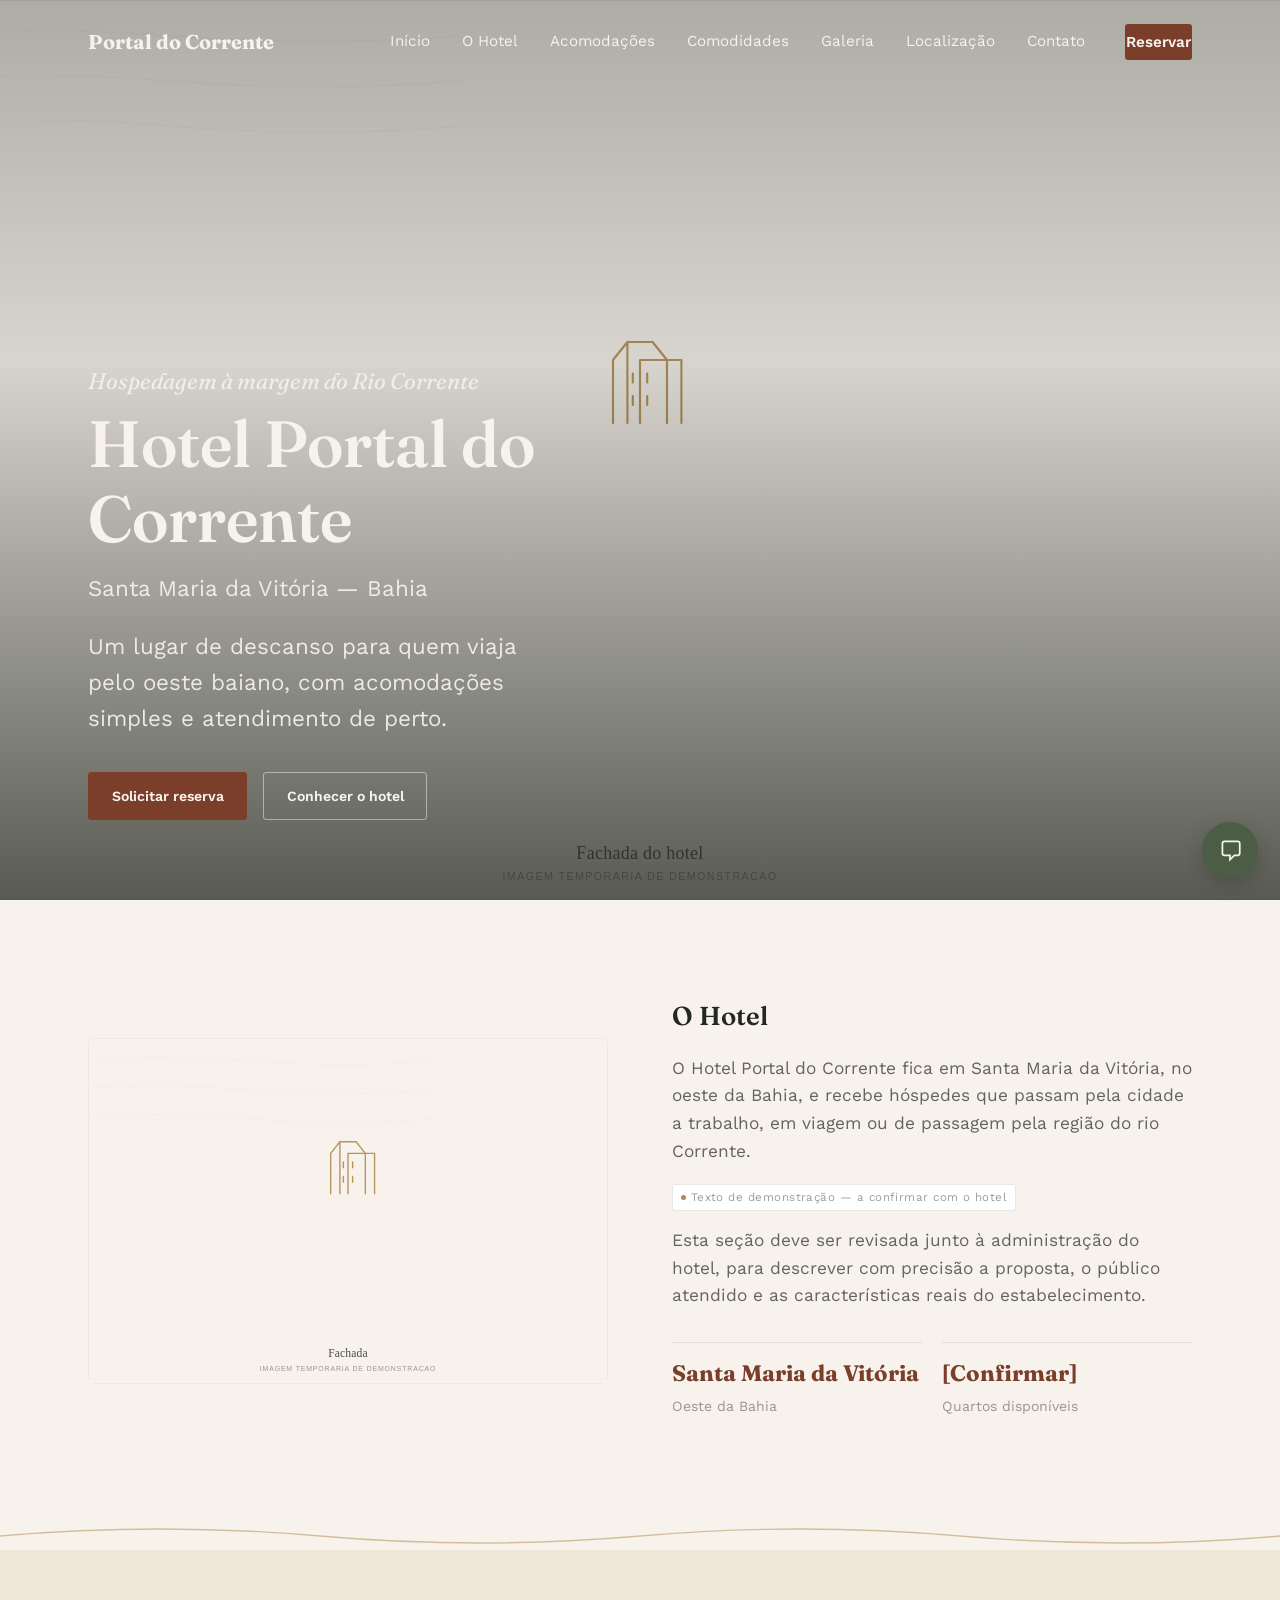
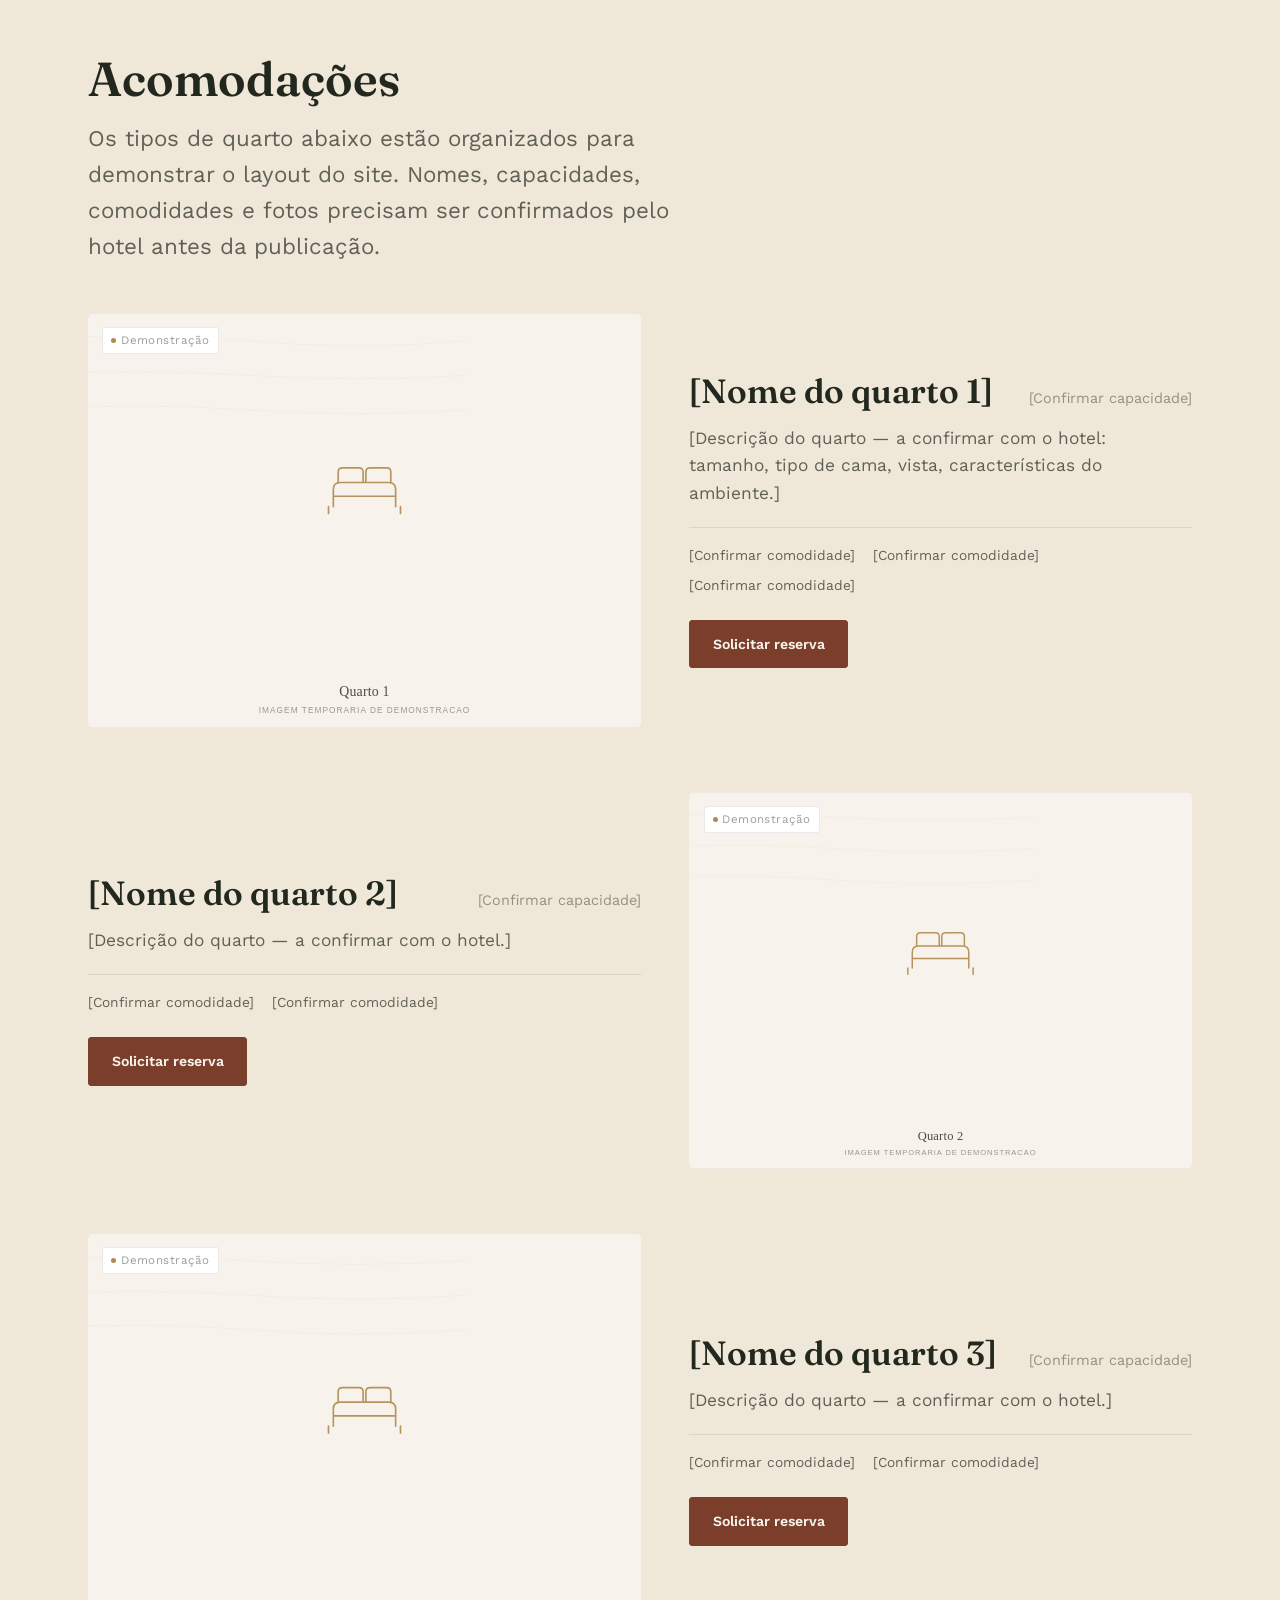
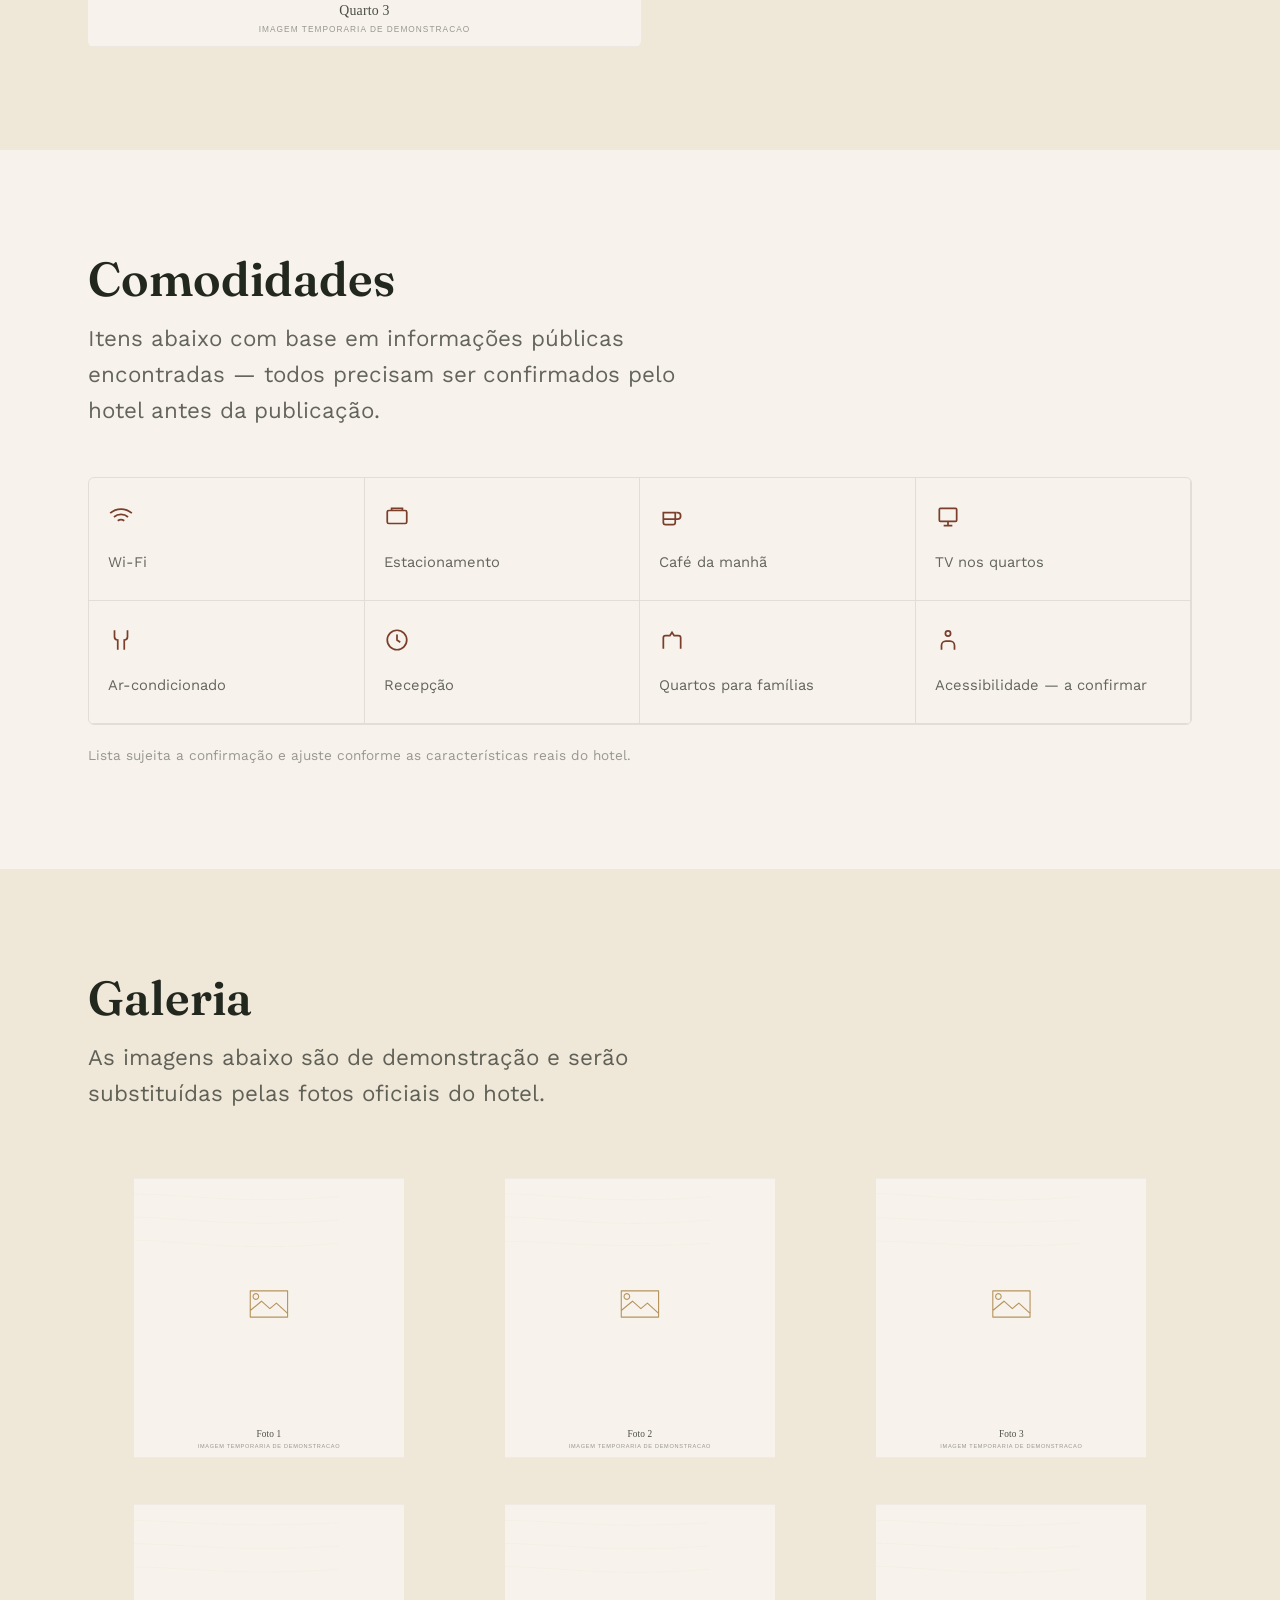
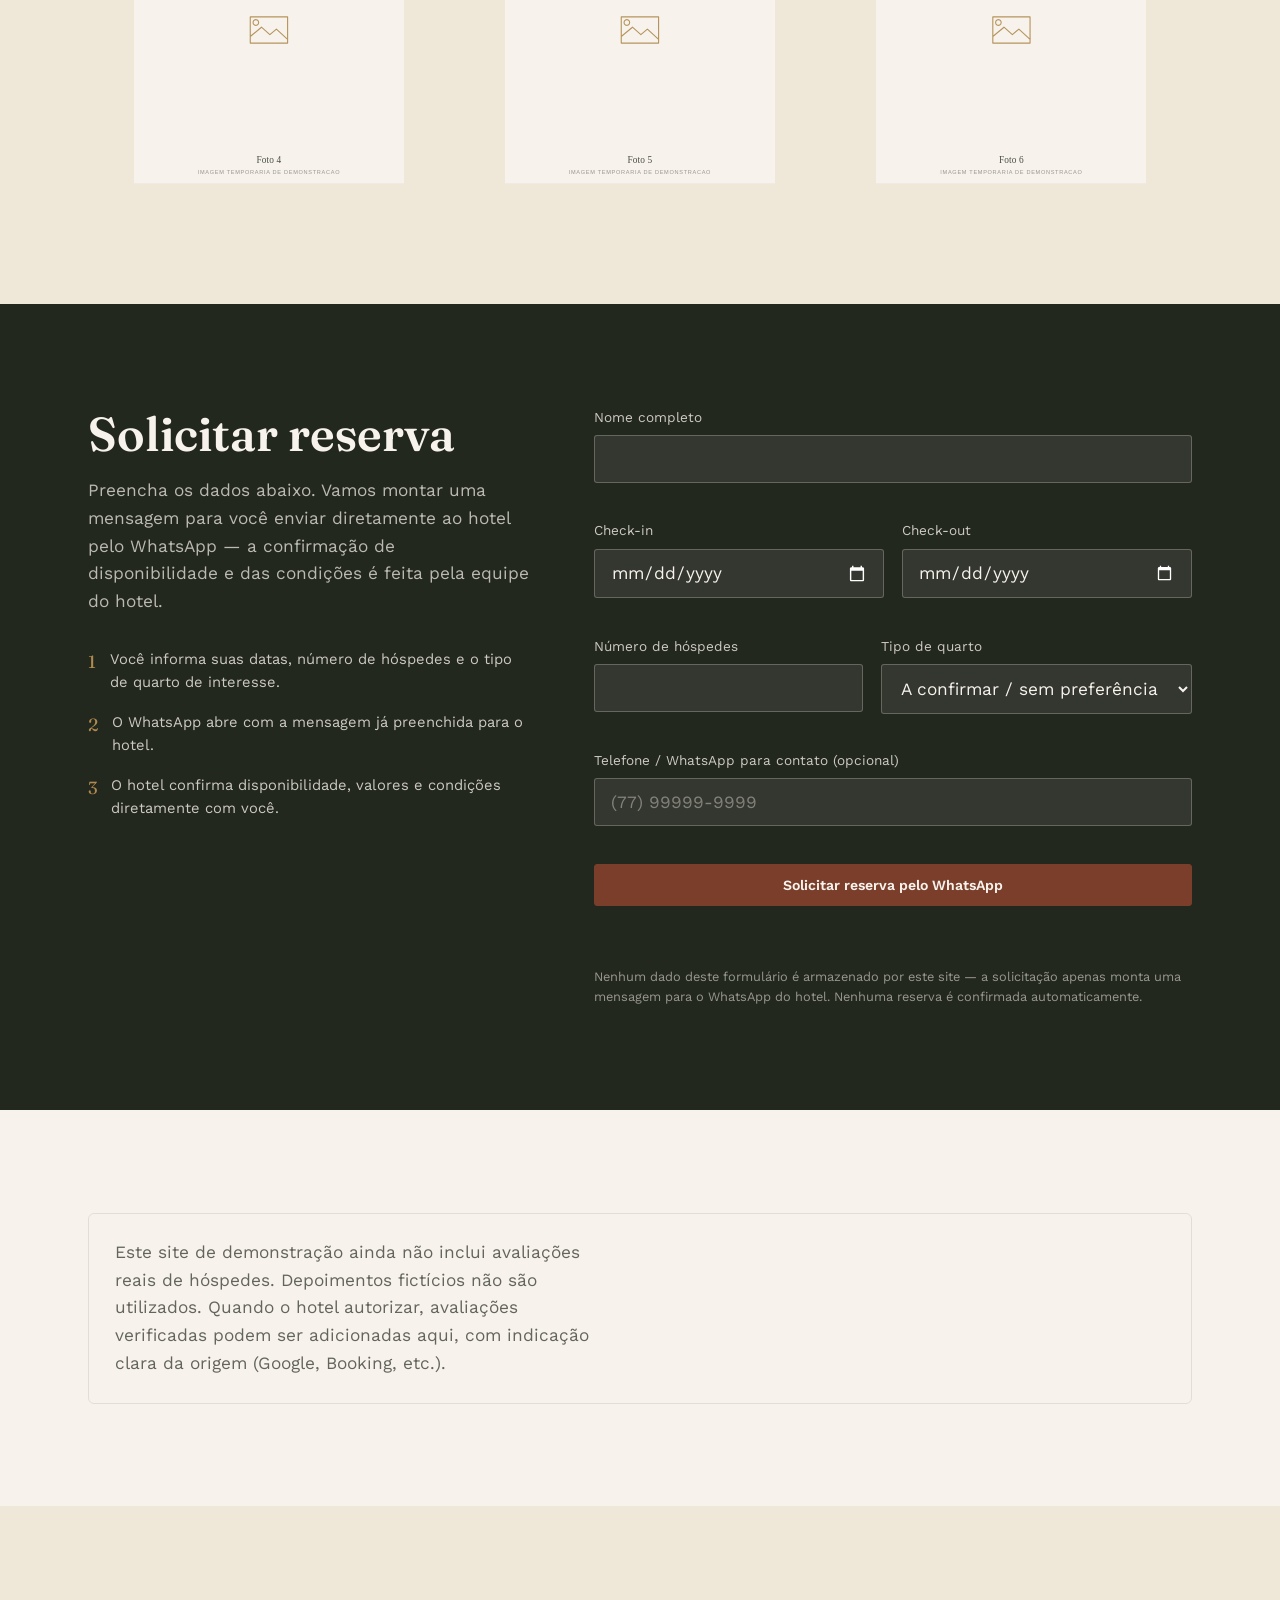
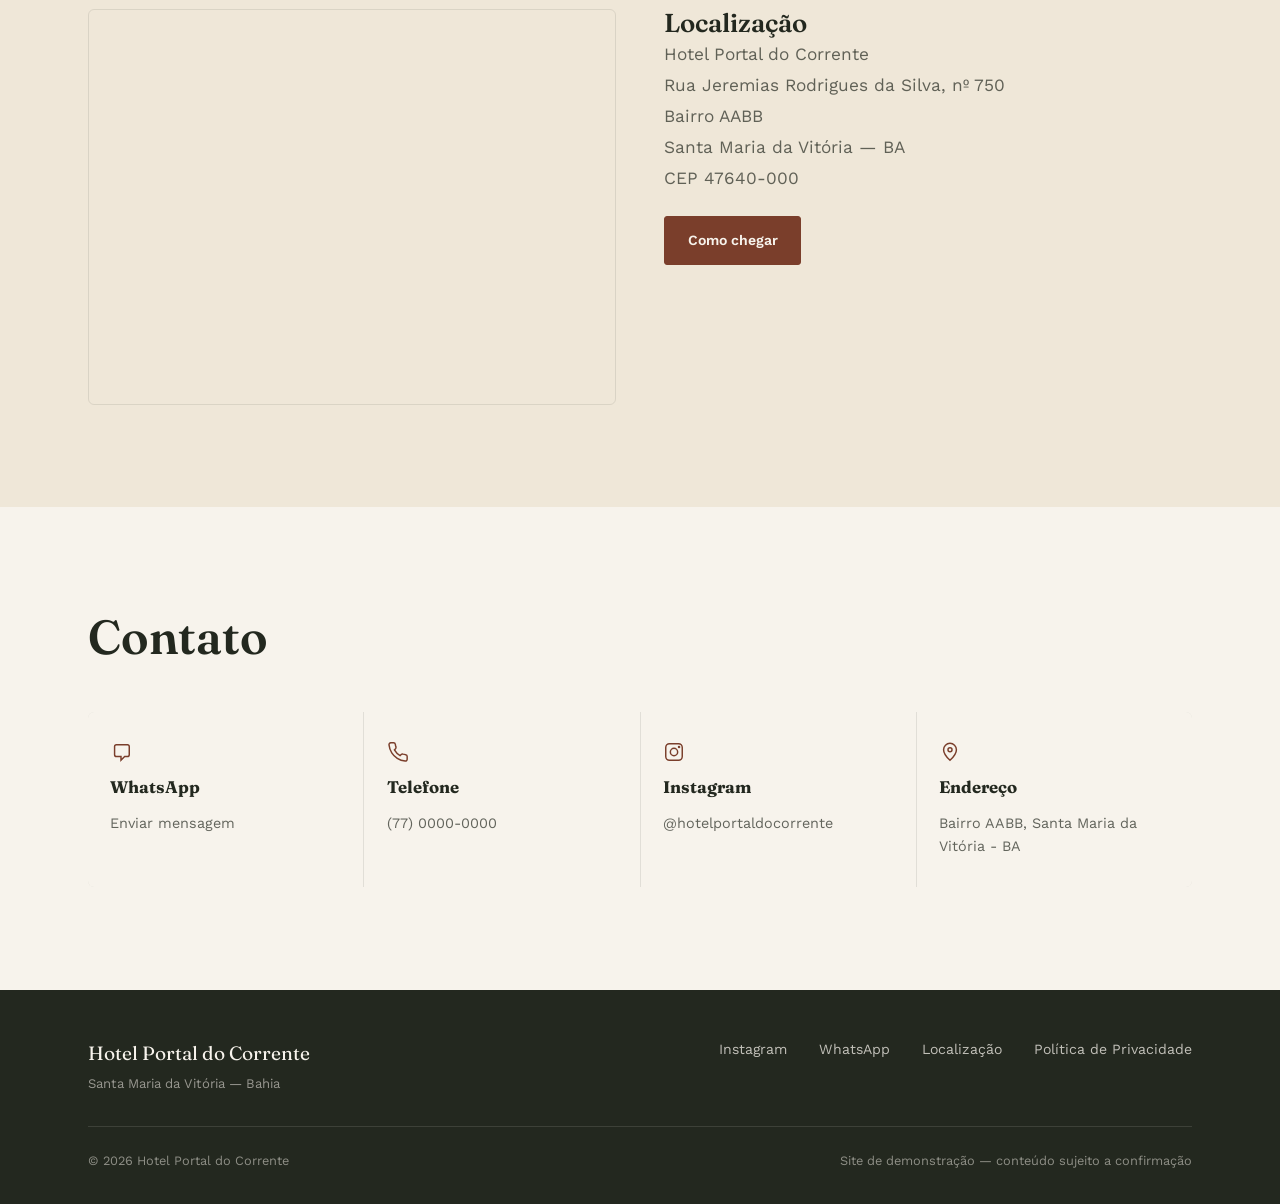
==== index.html @ 52a0f4ef "Add files via upload" ====
<!DOCTYPE html>
<html lang="pt-BR">
<head>
  <meta charset="UTF-8" />
  <meta name="viewport" content="width=device-width, initial-scale=1" />
  <title>Hotel Portal do Corrente — Santa Maria da Vitória, Bahia</title>
  <meta name="description" content="Hotel Portal do Corrente, em Santa Maria da Vitória (BA). Acomodações confortáveis, café da manhã e atendimento próximo, a poucos minutos do centro da cidade. Solicite sua reserva pelo WhatsApp." />
  <link rel="canonical" href="https://www.hotelportaldocorrente.com.br/" />

  <!-- Open Graph -->
  <meta property="og:type" content="website" />
  <meta property="og:site_name" content="Hotel Portal do Corrente" />
  <meta property="og:title" content="Hotel Portal do Corrente — Santa Maria da Vitória, Bahia" />
  <meta property="og:description" content="Acomodações confortáveis, café da manhã e atendimento próximo em Santa Maria da Vitória (BA). Solicite sua reserva pelo WhatsApp." />
  <meta property="og:locale" content="pt_BR" />
  <meta property="og:image" content="/assets/images/hero-hotel.svg" />
  <meta name="twitter:card" content="summary_large_image" />

  <meta name="robots" content="index, follow" />
  <link rel="icon" href="/assets/favicon.svg" type="image/svg+xml" />

  <!-- Tipografia: usar apenas os pesos necessários -->
  <link rel="preconnect" href="https://fonts.googleapis.com" />
  <link rel="preconnect" href="https://fonts.gstatic.com" crossorigin />
  <link href="https://fonts.googleapis.com/css2?family=Fraunces:opsz,wght@9..144,500;9..144,600;9..144,700&family=Work+Sans:wght@400;500;600&display=swap" rel="stylesheet" />

  <link rel="stylesheet" href="css/styles.css" />

  <!-- Dados estruturados — apenas informações confirmadas nesta demonstração -->
  <script type="application/ld+json">
  {
    "@context": "https://schema.org",
    "@type": "Hotel",
    "name": "Hotel Portal do Corrente",
    "address": {
      "@type": "PostalAddress",
      "streetAddress": "Rua Jeremias Rodrigues da Silva, 750, Bairro AABB",
      "addressLocality": "Santa Maria da Vitória",
      "addressRegion": "BA",
      "postalCode": "47640-000",
      "addressCountry": "BR"
    },
    "url": "https://www.hotelportaldocorrente.com.br/",
    "sameAs": [
      "https://instagram.com/hotelportaldocorrente"
    ]
  }
  </script>
</head>
<body>
  <a class="skip-link" href="#conteudo-principal">Ir para o conteúdo principal</a>

  <!-- ============================= NAVBAR ============================= -->
  <header class="navbar">
    <div class="container">
      <a href="#inicio" class="navbar__brand"><strong>Portal do Corrente</strong></a>

      <nav class="navbar__links" aria-label="Navegação principal">
        <a href="#inicio">Início</a>
        <a href="#o-hotel">O Hotel</a>
        <a href="#acomodacoes">Acomodações</a>
        <a href="#comodidades">Comodidades</a>
        <a href="#galeria">Galeria</a>
        <a href="#localizacao">Localização</a>
        <a href="#contato">Contato</a>
        <a href="#reserva" class="btn btn--primary navbar__cta">Reservar</a>
      </nav>

      <button class="navbar__toggle" aria-label="Abrir menu" aria-expanded="false" aria-controls="menu-mobile">
        <svg viewBox="0 0 24 24" fill="none" stroke="currentColor" stroke-width="1.8" stroke-linecap="round"><path d="M3 6h18M3 12h18M3 18h18"/></svg>
      </button>
    </div>
  </header>

  <div class="navbar__mobile-panel" id="menu-mobile">
    <a href="#inicio">Início</a>
    <a href="#o-hotel">O Hotel</a>
    <a href="#acomodacoes">Acomodações</a>
    <a href="#comodidades">Comodidades</a>
    <a href="#galeria">Galeria</a>
    <a href="#localizacao">Localização</a>
    <a href="#contato">Contato</a>
    <a href="#reserva" class="btn btn--ghost-light">Reservar</a>
  </div>

  <main id="conteudo-principal">

    <!-- ============================= HERO ============================= -->
    <section class="hero" id="inicio">
      <div class="hero__media">
        <img src="assets/images/hero-hotel.svg" alt="Fachada do Hotel Portal do Corrente — imagem temporária de demonstração" width="1600" height="1000" fetchpriority="high" />
      </div>
      <div class="container">
        <div class="hero__content">
          <p class="hero__eyebrow">Hospedagem à margem do Rio Corrente</p>
          <h1 class="hero__title">Hotel Portal do Corrente</h1>
          <p class="hero__location">Santa Maria da Vitória — Bahia</p>
          <p class="hero__tagline">Um lugar de descanso para quem viaja pelo oeste baiano, com acomodações simples e atendimento de perto.</p>
          <div class="hero__actions">
            <a href="#reserva" class="btn btn--primary">Solicitar reserva</a>
            <a href="#o-hotel" class="btn btn--ghost-light">Conhecer o hotel</a>
          </div>
        </div>
      </div>
    </section>

    <!-- ============================= SOBRE ============================= -->
    <section class="section" id="o-hotel">
      <div class="container about" data-reveal>
        <div class="about__media">
          <img src="assets/images/fachada.svg" alt="Fachada do hotel — imagem temporária de demonstração" loading="lazy" width="900" height="600" />
        </div>
        <div class="about__text">
          <h2>O Hotel</h2>
          <p>O Hotel Portal do Corrente fica em Santa Maria da Vitória, no oeste da Bahia, e recebe hóspedes que passam pela cidade a trabalho, em viagem ou de passagem pela região do rio Corrente.</p>
          <p><span class="demo-tag">Texto de demonstração — a confirmar com o hotel</span></p>
          <p>Esta seção deve ser revisada junto à administração do hotel, para descrever com precisão a proposta, o público atendido e as características reais do estabelecimento.</p>

          <div class="about__facts">
            <div class="about__fact">
              <strong>Santa Maria da Vitória</strong>
              <span>Oeste da Bahia</span>
            </div>
            <div class="about__fact">
              <strong>[Confirmar]</strong>
              <span>Quartos disponíveis</span>
            </div>
          </div>
        </div>
      </div>
    </section>

    <span class="wave-divider" aria-hidden="true">
      <svg viewBox="0 0 1200 28" preserveAspectRatio="none"><path d="M0,14 Q150,0 300,14 T600,14 T900,14 T1200,14" fill="none" stroke="#B08A4E" stroke-width="1.4" opacity="0.5"/></svg>
    </span>

    <!-- ============================= ACOMODAÇÕES ============================= -->
    <section class="section section--alt" id="acomodacoes">
      <div class="container">
        <div class="section-head" data-reveal>
          <h2>Acomodações</h2>
          <p>Os tipos de quarto abaixo estão organizados para demonstrar o layout do site. Nomes, capacidades, comodidades e fotos precisam ser confirmados pelo hotel antes da publicação.</p>
        </div>

        <div class="rooms-list">
          <!-- Quarto 1 -->
          <article class="room" data-reveal>
            <div class="room__media">
              <img src="assets/images/quarto-01.svg" alt="Quarto tipo 1 — imagem temporária de demonstração" loading="lazy" width="900" height="600" />
              <span class="demo-tag">Demonstração</span>
            </div>
            <div class="room__body">
              <div class="room__head">
                <h3 class="room__name">[Nome do quarto 1]</h3>
                <span class="room__capacity">[Confirmar capacidade]</span>
              </div>
              <p class="room__description">[Descrição do quarto — a confirmar com o hotel: tamanho, tipo de cama, vista, características do ambiente.]</p>
              <ul class="room__amenities">
                <li>[Confirmar comodidade]</li>
                <li>[Confirmar comodidade]</li>
                <li>[Confirmar comodidade]</li>
              </ul>
              <div class="room__actions">
                <a href="#reserva" class="btn btn--primary" data-request-room="[Nome do quarto 1]">Solicitar reserva</a>
              </div>
            </div>
          </article>

          <!-- Quarto 2 -->
          <article class="room" data-reveal>
            <div class="room__media">
              <img src="assets/images/quarto-02.svg" alt="Quarto tipo 2 — imagem temporária de demonstração" loading="lazy" width="900" height="600" />
              <span class="demo-tag">Demonstração</span>
            </div>
            <div class="room__body">
              <div class="room__head">
                <h3 class="room__name">[Nome do quarto 2]</h3>
                <span class="room__capacity">[Confirmar capacidade]</span>
              </div>
              <p class="room__description">[Descrição do quarto — a confirmar com o hotel.]</p>
              <ul class="room__amenities">
                <li>[Confirmar comodidade]</li>
                <li>[Confirmar comodidade]</li>
              </ul>
              <div class="room__actions">
                <a href="#reserva" class="btn btn--primary" data-request-room="[Nome do quarto 2]">Solicitar reserva</a>
              </div>
            </div>
          </article>

          <!-- Quarto 3 -->
          <article class="room" data-reveal>
            <div class="room__media">
              <img src="assets/images/quarto-03.svg" alt="Quarto tipo 3 — imagem temporária de demonstração" loading="lazy" width="900" height="600" />
              <span class="demo-tag">Demonstração</span>
            </div>
            <div class="room__body">
              <div class="room__head">
                <h3 class="room__name">[Nome do quarto 3]</h3>
                <span class="room__capacity">[Confirmar capacidade]</span>
              </div>
              <p class="room__description">[Descrição do quarto — a confirmar com o hotel.]</p>
              <ul class="room__amenities">
                <li>[Confirmar comodidade]</li>
                <li>[Confirmar comodidade]</li>
              </ul>
              <div class="room__actions">
                <a href="#reserva" class="btn btn--primary" data-request-room="[Nome do quarto 3]">Solicitar reserva</a>
              </div>
            </div>
          </article>
        </div>
      </div>
    </section>

    <!-- ============================= COMODIDADES ============================= -->
    <section class="section" id="comodidades">
      <div class="container">
        <div class="section-head" data-reveal>
          <h2>Comodidades</h2>
          <p>Itens abaixo com base em informações públicas encontradas — todos precisam ser confirmados pelo hotel antes da publicação.</p>
        </div>

        <div class="amenities-grid" data-reveal>
          <div class="amenity">
            <svg viewBox="0 0 24 24" fill="none" stroke="currentColor" stroke-width="1.6"><path d="M2 8.5a15 15 0 0 1 20 0M5.5 12a10 10 0 0 1 13 0M9 15.5a5 5 0 0 1 6 0M12 19h.01"/></svg>
            <span>Wi-Fi</span>
          </div>
          <div class="amenity">
            <svg viewBox="0 0 24 24" fill="none" stroke="currentColor" stroke-width="1.6"><rect x="3" y="6" width="18" height="12" rx="1.5"/><path d="M7 6V4h10v2"/></svg>
            <span>Estacionamento</span>
          </div>
          <div class="amenity">
            <svg viewBox="0 0 24 24" fill="none" stroke="currentColor" stroke-width="1.6"><path d="M4 14h13a3 3 0 0 0 0-6h-1M4 14v3a2 2 0 0 0 2 2h7a2 2 0 0 0 2-2v-3M4 14V8h11v6"/></svg>
            <span>Café da manhã</span>
          </div>
          <div class="amenity">
            <svg viewBox="0 0 24 24" fill="none" stroke="currentColor" stroke-width="1.6"><rect x="4" y="4" width="16" height="12" rx="1"/><path d="M8 20h8M12 16v4"/></svg>
            <span>TV nos quartos</span>
          </div>
          <div class="amenity">
            <svg viewBox="0 0 24 24" fill="none" stroke="currentColor" stroke-width="1.6"><path d="M6 3v6a3 3 0 0 0 3 3v9M18 3v6a3 3 0 0 1-3 3v9"/></svg>
            <span>Ar-condicionado</span>
          </div>
          <div class="amenity">
            <svg viewBox="0 0 24 24" fill="none" stroke="currentColor" stroke-width="1.6"><circle cx="12" cy="12" r="9"/><path d="M12 7v5l3 2"/></svg>
            <span>Recepção</span>
          </div>
          <div class="amenity">
            <svg viewBox="0 0 24 24" fill="none" stroke="currentColor" stroke-width="1.6"><path d="M4 20V10a2 2 0 0 1 2-2h4l2-3 2 3h4a2 2 0 0 1 2 2v10"/></svg>
            <span>Quartos para famílias</span>
          </div>
          <div class="amenity">
            <svg viewBox="0 0 24 24" fill="none" stroke="currentColor" stroke-width="1.6"><circle cx="12" cy="6" r="2.4"/><path d="M6 21v-4a4 4 0 0 1 4-4h4a4 4 0 0 1 4 4v4"/></svg>
            <span>Acessibilidade — a confirmar</span>
          </div>
        </div>
        <p class="amenities-note">Lista sujeita a confirmação e ajuste conforme as características reais do hotel.</p>
      </div>
    </section>

    <!-- ============================= GALERIA ============================= -->
    <section class="section section--alt" id="galeria">
      <div class="container">
        <div class="section-head" data-reveal>
          <h2>Galeria</h2>
          <p>As imagens abaixo são de demonstração e serão substituídas pelas fotos oficiais do hotel.</p>
        </div>

        <div class="gallery-grid" data-reveal>
          <figure class="gallery-item">
            <button type="button" aria-label="Ampliar foto 1 da galeria">
              <img src="assets/images/galeria-01.svg" alt="Foto de demonstração 1 da galeria" loading="lazy" width="600" height="600" />
            </button>
          </figure>
          <figure class="gallery-item">
            <button type="button" aria-label="Ampliar foto 2 da galeria">
              <img src="assets/images/galeria-02.svg" alt="Foto de demonstração 2 da galeria" loading="lazy" width="600" height="600" />
            </button>
          </figure>
          <figure class="gallery-item">
            <button type="button" aria-label="Ampliar foto 3 da galeria">
              <img src="assets/images/galeria-03.svg" alt="Foto de demonstração 3 da galeria" loading="lazy" width="600" height="600" />
            </button>
          </figure>
          <figure class="gallery-item">
            <button type="button" aria-label="Ampliar foto 4 da galeria">
              <img src="assets/images/galeria-04.svg" alt="Foto de demonstração 4 da galeria" loading="lazy" width="600" height="600" />
            </button>
          </figure>
          <figure class="gallery-item">
            <button type="button" aria-label="Ampliar foto 5 da galeria">
              <img src="assets/images/galeria-05.svg" alt="Foto de demonstração 5 da galeria" loading="lazy" width="600" height="600" />
            </button>
          </figure>
          <figure class="gallery-item">
            <button type="button" aria-label="Ampliar foto 6 da galeria">
              <img src="assets/images/galeria-06.svg" alt="Foto de demonstração 6 da galeria" loading="lazy" width="600" height="600" />
            </button>
          </figure>
        </div>
      </div>
    </section>

    <!-- Lightbox -->
    <div class="lightbox" role="dialog" aria-modal="true" aria-label="Visualização de foto ampliada">
      <button class="lightbox__prev" aria-label="Foto anterior">
        <svg viewBox="0 0 24 24" fill="none" stroke="currentColor" stroke-width="1.8" stroke-linecap="round" stroke-linejoin="round"><path d="M15 18l-6-6 6-6"/></svg>
      </button>
      <figure class="lightbox__figure">
        <img src="" alt="" />
      </figure>
      <button class="lightbox__next" aria-label="Próxima foto">
        <svg viewBox="0 0 24 24" fill="none" stroke="currentColor" stroke-width="1.8" stroke-linecap="round" stroke-linejoin="round"><path d="M9 18l6-6-6-6"/></svg>
      </button>
      <button class="lightbox__close" aria-label="Fechar visualização">
        <svg viewBox="0 0 24 24" fill="none" stroke="currentColor" stroke-width="1.8" stroke-linecap="round" stroke-linejoin="round"><path d="M6 6l12 12M18 6L6 18"/></svg>
      </button>
    </div>

    <!-- ============================= RESERVA / WHATSAPP ============================= -->
    <section class="section reservation" id="reserva">
      <div class="container reservation__grid">
        <div class="reservation__intro" data-reveal>
          <h2>Solicitar reserva</h2>
          <p>Preencha os dados abaixo. Vamos montar uma mensagem para você enviar diretamente ao hotel pelo WhatsApp — a confirmação de disponibilidade e das condições é feita pela equipe do hotel.</p>

          <div class="reservation__steps">
            <div class="reservation__step">
              <span class="reservation__step-index">1</span>
              <span>Você informa suas datas, número de hóspedes e o tipo de quarto de interesse.</span>
            </div>
            <div class="reservation__step">
              <span class="reservation__step-index">2</span>
              <span>O WhatsApp abre com a mensagem já preenchida para o hotel.</span>
            </div>
            <div class="reservation__step">
              <span class="reservation__step-index">3</span>
              <span>O hotel confirma disponibilidade, valores e condições diretamente com você.</span>
            </div>
          </div>
        </div>

        <form class="form" id="reservation-form" novalidate data-reveal>
          <div class="field">
            <label for="name">Nome completo</label>
            <input type="text" id="name" name="name" maxlength="80" autocomplete="name" required />
            <span class="field-error" data-error-for="name"></span>
          </div>

          <div class="form-row form-row--2">
            <div class="field">
              <label for="checkin">Check-in</label>
              <input type="date" id="checkin" name="checkin" required />
              <span class="field-error" data-error-for="checkin"></span>
            </div>
            <div class="field">
              <label for="checkout">Check-out</label>
              <input type="date" id="checkout" name="checkout" required />
              <span class="field-error" data-error-for="checkout"></span>
            </div>
          </div>

          <div class="form-row form-row--2">
            <div class="field">
              <label for="guests">Número de hóspedes</label>
              <input type="number" id="guests" name="guests" min="1" max="20" step="1" required />
              <span class="field-error" data-error-for="guests"></span>
            </div>
            <div class="field">
              <label for="roomType">Tipo de quarto</label>
              <select id="roomType" name="roomType">
                <option value="">A confirmar / sem preferência</option>
                <option value="[Nome do quarto 1]">[Nome do quarto 1]</option>
                <option value="[Nome do quarto 2]">[Nome do quarto 2]</option>
                <option value="[Nome do quarto 3]">[Nome do quarto 3]</option>
              </select>
            </div>
          </div>

          <div class="field">
            <label for="phone">Telefone / WhatsApp para contato (opcional)</label>
            <input type="tel" id="phone" name="phone" maxlength="20" autocomplete="tel" placeholder="(77) 99999-9999" />
            <span class="field-error" data-error-for="phone"></span>
          </div>

          <button type="submit" class="btn btn--primary btn--block">Solicitar reserva pelo WhatsApp</button>
          <p class="form-status" role="status" aria-live="polite"></p>
          <p class="form-note">Nenhum dado deste formulário é armazenado por este site — a solicitação apenas monta uma mensagem para o WhatsApp do hotel. Nenhuma reserva é confirmada automaticamente.</p>
        </form>
      </div>
    </section>

    <!-- ============================= AVALIAÇÕES ============================= -->
    <section class="section" id="avaliacoes">
      <div class="container">
        <div class="reviews-note" data-reveal>
          <p>Este site de demonstração ainda não inclui avaliações reais de hóspedes. Depoimentos fictícios não são utilizados. Quando o hotel autorizar, avaliações verificadas podem ser adicionadas aqui, com indicação clara da origem (Google, Booking, etc.).</p>
        </div>
      </div>
    </section>

    <!-- ============================= LOCALIZAÇÃO ============================= -->
    <section class="section section--alt" id="localizacao">
      <div class="container location-grid" data-reveal>
        <div class="location__map">
          <iframe
            src="https://www.google.com/maps?q=Rua%20Jeremias%20Rodrigues%20da%20Silva%2C%20750%2C%20Bairro%20AABB%2C%20Santa%20Maria%20da%20Vit%C3%B3ria%20-%20BA%2C%2047640-000&output=embed"
            title="Mapa com a localização do Hotel Portal do Corrente"
            loading="lazy"
            referrerpolicy="no-referrer-when-downgrade"
          ></iframe>
        </div>
        <div class="location__details">
          <h2>Localização</h2>
          <address>
            Hotel Portal do Corrente<br />
            Rua Jeremias Rodrigues da Silva, nº 750<br />
            Bairro AABB<br />
            Santa Maria da Vitória — BA<br />
            CEP 47640-000
          </address>
          <a class="btn btn--primary" id="maps-link" target="_blank" rel="noopener">Como chegar</a>
        </div>
      </div>
    </section>

    <!-- ============================= CONTATO ============================= -->
    <section class="section" id="contato">
      <div class="container">
        <div class="section-head" data-reveal>
          <h2>Contato</h2>
        </div>
        <div class="contact-grid" data-reveal>
          <div class="contact-card">
            <svg viewBox="0 0 24 24" fill="none" stroke="currentColor" stroke-width="1.6"><path d="M21 15a2 2 0 0 1-2 2h-3l-4 4v-4H7a2 2 0 0 1-2-2V6a2 2 0 0 1 2-2h12a2 2 0 0 1 2 2z"/></svg>
            <strong>WhatsApp</strong>
            <a id="contact-whatsapp-link" target="_blank" rel="noopener">Enviar mensagem</a>
          </div>
          <div class="contact-card">
            <svg viewBox="0 0 24 24" fill="none" stroke="currentColor" stroke-width="1.6"><path d="M22 16.9v3a2 2 0 0 1-2.2 2 19.8 19.8 0 0 1-8.6-3 19.5 19.5 0 0 1-6-6 19.8 19.8 0 0 1-3-8.6A2 2 0 0 1 4.1 2h3a2 2 0 0 1 2 1.7c.1.9.3 1.8.6 2.7a2 2 0 0 1-.4 2.1L8.1 9.7a16 16 0 0 0 6.2 6.2l1.2-1.2a2 2 0 0 1 2.1-.4c.9.3 1.8.5 2.7.6a2 2 0 0 1 1.7 2z"/></svg>
            <strong>Telefone</strong>
            <span id="contact-phone-display">(77) 0000-0000</span>
          </div>
          <div class="contact-card">
            <svg viewBox="0 0 24 24" fill="none" stroke="currentColor" stroke-width="1.6"><rect x="3" y="3" width="18" height="18" rx="4"/><circle cx="12" cy="12" r="4"/><circle cx="17.5" cy="6.5" r="0.6" fill="currentColor"/></svg>
            <strong>Instagram</strong>
            <a id="contact-instagram-link" target="_blank" rel="noopener">@hotelportaldocorrente</a>
          </div>
          <div class="contact-card">
            <svg viewBox="0 0 24 24" fill="none" stroke="currentColor" stroke-width="1.6"><path d="M12 21s-7-6.3-7-11.5A7 7 0 0 1 19 9.5C19 14.7 12 21 12 21z"/><circle cx="12" cy="9.5" r="2.2"/></svg>
            <strong>Endereço</strong>
            <span>Bairro AABB, Santa Maria da Vitória - BA</span>
          </div>
        </div>
      </div>
    </section>
  </main>

  <!-- ============================= FOOTER ============================= -->
  <footer class="footer">
    <div class="container">
      <div class="footer__top">
        <div>
          <p class="footer__brand">Hotel Portal do Corrente<small>Santa Maria da Vitória — Bahia</small></p>
        </div>
        <nav class="footer__links" aria-label="Links do rodapé">
          <a id="footer-instagram-link" target="_blank" rel="noopener">Instagram</a>
          <a id="footer-whatsapp-link" target="_blank" rel="noopener">WhatsApp</a>
          <a href="#localizacao">Localização</a>
          <a href="privacidade.html">Política de Privacidade</a>
        </nav>
      </div>
      <div class="footer__bottom">
        <span>&copy; <span id="current-year"></span> Hotel Portal do Corrente</span>
        <span>Site de demonstração — conteúdo sujeito a confirmação</span>
      </div>
    </div>
  </footer>

  <a href="#" class="whatsapp-float" aria-label="Falar no WhatsApp">
    <svg viewBox="0 0 24 24" fill="none" stroke="currentColor" stroke-width="1.6"><path d="M21 15a2 2 0 0 1-2 2h-3l-4 4v-4H7a2 2 0 0 1-2-2V6a2 2 0 0 1 2-2h12a2 2 0 0 1 2 2z"/></svg>
  </a>

  <script src="config/hotel.js"></script>
  <script src="js/whatsapp.js"></script>
  <script>
    // Preenche links de contato a partir da configuração central
    document.addEventListener("DOMContentLoaded", function () {
      var cfg = window.HOTEL_CONFIG;
      var mapsLink = document.getElementById("maps-link");
      if (mapsLink) mapsLink.href = cfg.GOOGLE_MAPS_URL;

      var waMessage = "Olá! Gostaria de mais informações sobre o Hotel Portal do Corrente.";
      var waLink = buildWhatsAppLink(waMessage);

      ["contact-whatsapp-link", "footer-whatsapp-link"].forEach(function (id) {
        var el = document.getElementById(id);
        if (el) el.href = waLink;
      });

      var igLink1 = document.getElementById("contact-instagram-link");
      if (igLink1) igLink1.href = cfg.INSTAGRAM_URL;
      var igLink2 = document.getElementById("footer-instagram-link");
      if (igLink2) igLink2.href = cfg.INSTAGRAM_URL;

      var phoneEl = document.getElementById("contact-phone-display");
      if (phoneEl) phoneEl.textContent = cfg.PHONE_DISPLAY;
    });
  </script>
  <script src="js/main.js"></script>
</body>
</html>
---- css/styles.css ----
/* =================================================================
   Hotel Portal do Corrente — styles.css
   Paleta e tipografia inspiradas na hospitalidade do interior da
   Bahia às margens do Rio Corrente: tons de barro, areia e mata,
   com uma única linha-guia em forma de onda usada com moderação
   como assinatura visual (referência ao rio que dá nome ao hotel).
   ================================================================= */

:root {
  /* Cor — paleta base */
  --color-cream: #F7F3EC;       /* fundo principal */
  --color-sand: #EFE7D8;        /* fundo alternado / seções */
  --color-ink: #23281F;         /* texto principal, quase-preto quente */
  --color-brick: #7A3E2B;       /* acento primário — barro / tijolo */
  --color-sage: #4B5E45;        /* acento secundário — mata ciliar */
  --color-brass: #B08A4E;       /* acento terciário — linhas, detalhes */
  --color-white: #FFFFFF;

  --color-ink-70: rgba(35, 40, 31, 0.7);
  --color-ink-45: rgba(35, 40, 31, 0.45);
  --color-ink-10: rgba(35, 40, 31, 0.1);

  /* Tipografia */
  --font-display: "Fraunces", "Iowan Old Style", "Palatino Linotype", Georgia, serif;
  --font-body: "Work Sans", "Segoe UI", Helvetica, Arial, sans-serif;

  --step--1: clamp(0.83rem, 0.8rem + 0.1vw, 0.9rem);
  --step-0: clamp(1rem, 0.95rem + 0.2vw, 1.08rem);
  --step-1: clamp(1.2rem, 1.1rem + 0.4vw, 1.4rem);
  --step-2: clamp(1.6rem, 1.4rem + 0.9vw, 2.1rem);
  --step-3: clamp(2.1rem, 1.7rem + 1.6vw, 3rem);
  --step-4: clamp(2.6rem, 2rem + 2.6vw, 4.2rem);

  /* Layout */
  --container: 1200px;
  --container-narrow: 760px;
  --gutter: clamp(1.25rem, 4vw, 3rem);
  --radius-sm: 3px;
  --radius-md: 6px;

  --nav-height: 84px;

  --ease: cubic-bezier(0.22, 0.61, 0.36, 1);
}

/* -------------------------------------------------------------- */
/* Reset básico                                                    */
/* -------------------------------------------------------------- */
*, *::before, *::after { box-sizing: border-box; }
html { scroll-behavior: smooth; scroll-padding-top: var(--nav-height); }
body {
  margin: 0;
  font-family: var(--font-body);
  font-size: var(--step-0);
  line-height: 1.6;
  color: var(--color-ink);
  background: var(--color-cream);
  -webkit-font-smoothing: antialiased;
}
img { max-width: 100%; display: block; height: auto; }
a { color: inherit; text-decoration: none; }
ul { margin: 0; padding: 0; list-style: none; }
h1, h2, h3, h4 { margin: 0; font-family: var(--font-display); font-weight: 600; line-height: 1.15; }
p { margin: 0; }
button { font-family: inherit; cursor: pointer; background: none; border: none; color: inherit; }
input, select { font-family: inherit; font-size: inherit; color: inherit; }

@media (prefers-reduced-motion: reduce) {
  html { scroll-behavior: auto; }
  *, *::before, *::after {
    animation-duration: 0.001ms !important;
    animation-iteration-count: 1 !important;
    transition-duration: 0.001ms !important;
    scroll-behavior: auto !important;
  }
}

/* Foco visível — acessibilidade */
a:focus-visible,
button:focus-visible,
input:focus-visible,
select:focus-visible {
  outline: 2px solid var(--color-brick);
  outline-offset: 3px;
}

/* Skip link */
.skip-link {
  position: absolute;
  left: -9999px;
  top: 0;
  background: var(--color-ink);
  color: var(--color-cream);
  padding: 0.75rem 1.25rem;
  z-index: 200;
}
.skip-link:focus {
  left: 1rem;
  top: 1rem;
}

/* -------------------------------------------------------------- */
/* Utilitários de layout                                           */
/* -------------------------------------------------------------- */
.container {
  width: 100%;
  max-width: var(--container);
  margin-inline: auto;
  padding-inline: var(--gutter);
}
.container--narrow { max-width: var(--container-narrow); }

.section {
  padding-block: clamp(3.5rem, 8vw, 6.5rem);
}
.section--alt { background: var(--color-sand); }

.section-head {
  max-width: 620px;
  margin-bottom: clamp(2rem, 4vw, 3rem);
}
.section-head h2 {
  font-size: var(--step-3);
  color: var(--color-ink);
}
.section-head p {
  margin-top: 0.9rem;
  color: var(--color-ink-70);
  font-size: var(--step-1);
}

/* Divisor em onda — usar apenas 1-2 vezes na página, é a assinatura visual */
.wave-divider {
  display: block;
  width: 100%;
  height: 28px;
  margin: 0;
}
.wave-divider svg { width: 100%; height: 100%; display: block; }

/* Tag de demonstração — discreta, informativa, não é um "banner" */
.demo-tag {
  display: inline-flex;
  align-items: center;
  gap: 0.4em;
  font-size: 0.72rem;
  letter-spacing: 0.04em;
  color: var(--color-ink-45);
  border: 1px solid var(--color-ink-10);
  padding: 0.28em 0.7em;
  border-radius: var(--radius-sm);
  background: var(--color-white);
}
.demo-tag::before {
  content: "";
  width: 5px;
  height: 5px;
  border-radius: 50%;
  background: var(--color-brass);
  display: inline-block;
}

/* Botões */
.btn {
  display: inline-flex;
  align-items: center;
  justify-content: center;
  gap: 0.6em;
  padding: 0.85em 1.6em;
  font-size: var(--step--1);
  font-weight: 600;
  border-radius: var(--radius-sm);
  transition: background-color 0.2s var(--ease), color 0.2s var(--ease), border-color 0.2s var(--ease);
  white-space: nowrap;
}
.btn--primary {
  background: var(--color-brick);
  color: var(--color-cream);
  border: 1px solid var(--color-brick);
}
.btn--primary:hover { background: #632F21; }
.btn--secondary {
  background: transparent;
  color: var(--color-ink);
  border: 1px solid var(--color-ink-10);
}
.btn--secondary:hover { border-color: var(--color-ink); }
.btn--ghost-light {
  background: transparent;
  color: var(--color-cream);
  border: 1px solid rgba(247, 243, 236, 0.5);
}
.btn--ghost-light:hover { background: rgba(247, 243, 236, 0.12); }
.btn--block { width: 100%; }

/* -------------------------------------------------------------- */
/* Navbar                                                           */
/* -------------------------------------------------------------- */
.navbar {
  position: fixed;
  top: 0;
  left: 0;
  right: 0;
  height: var(--nav-height);
  z-index: 100;
  display: flex;
  align-items: center;
  background: transparent;
  transition: background-color 0.3s var(--ease), box-shadow 0.3s var(--ease), height 0.3s var(--ease);
}
.navbar.is-scrolled {
  background: rgba(247, 243, 236, 0.92);
  backdrop-filter: blur(6px);
  box-shadow: 0 1px 0 var(--color-ink-10);
  height: 68px;
}
.navbar .container {
  display: flex;
  align-items: center;
  justify-content: space-between;
}
.navbar__brand {
  font-family: var(--font-display);
  font-size: 1.25rem;
  color: var(--color-cream);
  transition: color 0.3s var(--ease);
}
.navbar.is-scrolled .navbar__brand { color: var(--color-ink); }
.navbar__brand strong { font-weight: 700; }

.navbar__links {
  display: flex;
  align-items: center;
  gap: 2rem;
}
.navbar__links a {
  font-size: 0.95rem;
  color: var(--color-cream);
  transition: color 0.3s var(--ease), opacity 0.2s var(--ease);
  padding: 0.3rem 0;
  border-bottom: 1px solid transparent;
}
.navbar.is-scrolled .navbar__links a { color: var(--color-ink); }
.navbar__links a:hover { opacity: 0.7; }

.navbar__cta { margin-left: 0.5rem; }

.navbar__toggle {
  display: none;
  width: 40px;
  height: 40px;
  align-items: center;
  justify-content: center;
  color: var(--color-cream);
}
.navbar.is-scrolled .navbar__toggle { color: var(--color-ink); }
.navbar__toggle svg { width: 22px; height: 22px; }

.navbar__mobile-panel {
  position: fixed;
  inset: 0;
  background: var(--color-ink);
  z-index: 99;
  display: flex;
  flex-direction: column;
  padding: calc(var(--nav-height) + 1rem) var(--gutter) 2rem;
  transform: translateY(-8px);
  opacity: 0;
  visibility: hidden;
  transition: opacity 0.25s var(--ease), transform 0.25s var(--ease), visibility 0.25s;
}
.navbar__mobile-panel.is-open {
  opacity: 1;
  transform: translateY(0);
  visibility: visible;
}
.navbar__mobile-panel a {
  color: var(--color-cream);
  font-family: var(--font-display);
  font-size: 1.6rem;
  padding: 0.65rem 0;
  border-bottom: 1px solid rgba(247, 243, 236, 0.12);
}
.navbar__mobile-panel .btn { margin-top: 1.5rem; align-self: flex-start; }

@media (max-width: 860px) {
  .navbar__links { display: none; }
  .navbar__toggle { display: flex; }
}

/* -------------------------------------------------------------- */
/* Hero                                                             */
/* -------------------------------------------------------------- */
.hero {
  position: relative;
  min-height: 100vh;
  display: flex;
  align-items: flex-end;
  color: var(--color-cream);
  overflow: hidden;
}
.hero__media {
  position: absolute;
  inset: 0;
  z-index: -1;
}
.hero__media img {
  width: 100%;
  height: 100%;
  object-fit: cover;
}
.hero__media::after {
  content: "";
  position: absolute;
  inset: 0;
  background: linear-gradient(180deg, rgba(35,40,31,0.35) 0%, rgba(35,40,31,0.15) 40%, rgba(35,40,31,0.75) 100%);
}
.hero__content {
  position: relative;
  padding-block: clamp(6rem, 14vw, 9rem) clamp(3.5rem, 8vw, 5rem);
  max-width: 640px;
}
.hero__eyebrow {
  font-family: var(--font-display);
  font-style: italic;
  font-size: var(--step-1);
  color: var(--color-cream);
  opacity: 0.9;
}
.hero__title {
  font-size: var(--step-4);
  margin-top: 0.4rem;
}
.hero__location {
  margin-top: 0.9rem;
  font-size: var(--step-1);
  opacity: 0.92;
}
.hero__tagline {
  margin-top: 1.4rem;
  font-size: var(--step-1);
  max-width: 480px;
  opacity: 0.92;
}
.hero__actions {
  display: flex;
  gap: 1rem;
  margin-top: 2.2rem;
  flex-wrap: wrap;
}
.hero__scroll-cue {
  position: absolute;
  right: var(--gutter);
  bottom: 2rem;
  display: none;
}
@media (min-width: 860px) {
  .hero__scroll-cue { display: block; }
}

/* -------------------------------------------------------------- */
/* Sobre                                                            */
/* -------------------------------------------------------------- */
.about {
  display: grid;
  gap: clamp(2rem, 5vw, 4rem);
  align-items: center;
}
@media (min-width: 900px) {
  .about { grid-template-columns: 1fr 1fr; }
  .about--reverse .about__media { order: 2; }
}
.about__media img { border-radius: var(--radius-md); }
.about__text p { color: var(--color-ink-70); margin-top: 1rem; }
.about__text p:first-of-type { margin-top: 1.4rem; }
.about__facts {
  display: grid;
  grid-template-columns: repeat(2, 1fr);
  gap: 1.2rem;
  margin-top: 2rem;
}
.about__fact {
  border-top: 1px solid var(--color-ink-10);
  padding-top: 0.8rem;
}
.about__fact strong {
  display: block;
  font-family: var(--font-display);
  font-size: var(--step-1);
  color: var(--color-brick);
}
.about__fact span { font-size: 0.88rem; color: var(--color-ink-45); }

/* -------------------------------------------------------------- */
/* Acomodações                                                     */
/* -------------------------------------------------------------- */
.rooms-list {
  display: flex;
  flex-direction: column;
  gap: clamp(2.5rem, 5vw, 4rem);
}
.room {
  display: grid;
  gap: clamp(1.5rem, 4vw, 3rem);
  align-items: center;
}
@media (min-width: 860px) {
  .room { grid-template-columns: 1.1fr 1fr; }
  .room:nth-of-type(even) .room__media { order: 2; }
}
.room__media { position: relative; }
.room__media img { border-radius: var(--radius-md); aspect-ratio: 4/3; object-fit: cover; }
.room__media .demo-tag { position: absolute; top: 0.9rem; left: 0.9rem; }

.room__head {
  display: flex;
  align-items: baseline;
  justify-content: space-between;
  gap: 1rem;
  flex-wrap: wrap;
}
.room__name { font-size: var(--step-2); }
.room__capacity { font-size: 0.9rem; color: var(--color-ink-45); white-space: nowrap; }
.room__description { color: var(--color-ink-70); margin-top: 0.9rem; }
.room__amenities {
  display: flex;
  flex-wrap: wrap;
  gap: 0.5rem 1.1rem;
  margin-top: 1.2rem;
  padding-top: 1rem;
  border-top: 1px solid var(--color-ink-10);
}
.room__amenities li {
  font-size: 0.86rem;
  color: var(--color-ink-70);
}
.room__actions { margin-top: 1.5rem; }

/* -------------------------------------------------------------- */
/* Comodidades                                                     */
/* -------------------------------------------------------------- */
.amenities-grid {
  display: grid;
  grid-template-columns: repeat(2, 1fr);
  gap: 0;
  border: 1px solid var(--color-ink-10);
  border-radius: var(--radius-md);
  overflow: hidden;
}
@media (min-width: 700px) {
  .amenities-grid { grid-template-columns: repeat(4, 1fr); }
}
.amenity {
  padding: 1.6rem 1.2rem;
  border-right: 1px solid var(--color-ink-10);
  border-bottom: 1px solid var(--color-ink-10);
}
.amenity svg { width: 26px; height: 26px; color: var(--color-brick); margin-bottom: 0.8rem; }
.amenity span { display: block; font-size: 0.92rem; color: var(--color-ink-70); }
.amenities-note {
  margin-top: 1.2rem;
  font-size: 0.85rem;
  color: var(--color-ink-45);
}

/* -------------------------------------------------------------- */
/* Galeria                                                          */
/* -------------------------------------------------------------- */
.gallery-grid {
  display: grid;
  grid-template-columns: repeat(2, 1fr);
  gap: 0.6rem;
}
@media (min-width: 700px) {
  .gallery-grid { grid-template-columns: repeat(3, 1fr); }
}
.gallery-item {
  position: relative;
  overflow: hidden;
  border-radius: var(--radius-sm);
  aspect-ratio: 1/1;
}
.gallery-item img {
  width: 100%;
  height: 100%;
  object-fit: cover;
  transition: transform 0.4s var(--ease);
}
.gallery-item:hover img { transform: scale(1.04); }
.gallery-item button {
  position: absolute;
  inset: 0;
  width: 100%;
  height: 100%;
}

/* Lightbox */
.lightbox {
  position: fixed;
  inset: 0;
  background: rgba(20, 22, 17, 0.94);
  z-index: 200;
  display: flex;
  align-items: center;
  justify-content: center;
  opacity: 0;
  visibility: hidden;
  transition: opacity 0.25s var(--ease), visibility 0.25s;
}
.lightbox.is-open { opacity: 1; visibility: visible; }
.lightbox__figure {
  max-width: min(90vw, 1000px);
  max-height: 84vh;
}
.lightbox__figure img { max-height: 84vh; width: auto; margin-inline: auto; border-radius: var(--radius-sm); }
.lightbox__close,
.lightbox__prev,
.lightbox__next {
  position: absolute;
  color: var(--color-cream);
  width: 44px;
  height: 44px;
  display: flex;
  align-items: center;
  justify-content: center;
  border-radius: 50%;
}
.lightbox__close:hover,
.lightbox__prev:hover,
.lightbox__next:hover { background: rgba(247, 243, 236, 0.12); }
.lightbox__close { top: 1.2rem; right: 1.2rem; }
.lightbox__prev { left: 1rem; top: 50%; transform: translateY(-50%); }
.lightbox__next { right: 1rem; top: 50%; transform: translateY(-50%); }
.lightbox svg { width: 22px; height: 22px; }

/* -------------------------------------------------------------- */
/* Reserva (formulário)                                             */
/* -------------------------------------------------------------- */
.reservation {
  background: var(--color-ink);
  color: var(--color-cream);
}
.reservation__grid {
  display: grid;
  gap: clamp(2rem, 5vw, 4rem);
}
@media (min-width: 960px) {
  .reservation__grid { grid-template-columns: 0.85fr 1.15fr; }
}
.reservation__intro h2 { color: var(--color-cream); font-size: var(--step-3); }
.reservation__intro p { color: rgba(247,243,236,0.72); margin-top: 1rem; }
.reservation__steps {
  margin-top: 2rem;
  display: flex;
  flex-direction: column;
  gap: 1rem;
}
.reservation__step {
  display: flex;
  gap: 0.9rem;
  align-items: flex-start;
  font-size: 0.92rem;
  color: rgba(247,243,236,0.8);
}
.reservation__step-index {
  font-family: var(--font-display);
  color: var(--color-brass);
  font-size: 1.1rem;
}

.form { display: grid; gap: 1.1rem; }
.form-row { display: grid; gap: 1.1rem; }
@media (min-width: 560px) {
  .form-row--2 { grid-template-columns: 1fr 1fr; }
}
.field { display: flex; flex-direction: column; gap: 0.4rem; }
.field label { font-size: 0.85rem; color: rgba(247,243,236,0.8); }
.field input, .field select {
  background: rgba(247,243,236,0.08);
  border: 1px solid rgba(247,243,236,0.25);
  color: var(--color-cream);
  padding: 0.75em 0.9em;
  border-radius: var(--radius-sm);
  color-scheme: dark;
}
.field input::placeholder { color: rgba(247,243,236,0.4); }
.field-error {
  font-size: 0.78rem;
  color: #E8A99B;
  min-height: 1.1em;
}
.form-note {
  font-size: 0.8rem;
  color: rgba(247,243,236,0.55);
  margin-top: 0.4rem;
}
.form-status {
  font-size: 0.88rem;
  min-height: 1.4em;
}
.form-status[data-state="error"] { color: #E8A99B; }
.form-status[data-state="success"] { color: #B7CBA9; }

/* -------------------------------------------------------------- */
/* Avaliações                                                       */
/* -------------------------------------------------------------- */
.reviews-note {
  border: 1px solid var(--color-ink-10);
  border-radius: var(--radius-md);
  padding: 1.6rem;
  display: flex;
  align-items: center;
  justify-content: space-between;
  gap: 1.5rem;
  flex-wrap: wrap;
}
.reviews-note p { color: var(--color-ink-70); max-width: 480px; }

/* -------------------------------------------------------------- */
/* Localização                                                      */
/* -------------------------------------------------------------- */
.location-grid {
  display: grid;
  gap: clamp(1.5rem, 4vw, 3rem);
}
@media (min-width: 900px) {
  .location-grid { grid-template-columns: 1fr 1fr; }
}
.location__map {
  border-radius: var(--radius-md);
  overflow: hidden;
  border: 1px solid var(--color-ink-10);
  aspect-ratio: 4/3;
}
.location__map iframe { width: 100%; height: 100%; border: 0; }
.location__details address {
  font-style: normal;
  color: var(--color-ink-70);
  line-height: 1.8;
}
.location__details .btn { margin-top: 1.4rem; }

/* -------------------------------------------------------------- */
/* Contato                                                          */
/* -------------------------------------------------------------- */
.contact-grid {
  display: grid;
  grid-template-columns: repeat(2, 1fr);
  gap: 1px;
  background: var(--color-ink-10);
  border-radius: var(--radius-md);
  overflow: hidden;
}
@media (min-width: 700px) {
  .contact-grid { grid-template-columns: repeat(4, 1fr); }
}
.contact-card {
  background: var(--color-cream);
  padding: 1.8rem 1.4rem;
  display: flex;
  flex-direction: column;
  gap: 0.7rem;
}
.contact-card svg { width: 22px; height: 22px; color: var(--color-brick); }
.contact-card strong { font-family: var(--font-display); font-size: 1.05rem; }
.contact-card span, .contact-card a { color: var(--color-ink-70); font-size: 0.9rem; }
.contact-card a:hover { color: var(--color-brick); }

/* -------------------------------------------------------------- */
/* Footer                                                           */
/* -------------------------------------------------------------- */
.footer {
  background: var(--color-ink);
  color: rgba(247,243,236,0.75);
  padding-block: 3rem 2rem;
}
.footer__top {
  display: flex;
  justify-content: space-between;
  gap: 2rem;
  flex-wrap: wrap;
  padding-bottom: 2rem;
  border-bottom: 1px solid rgba(247,243,236,0.12);
}
.footer__brand { font-family: var(--font-display); color: var(--color-cream); font-size: 1.2rem; }
.footer__brand small { display: block; font-family: var(--font-body); font-size: 0.82rem; color: rgba(247,243,236,0.55); margin-top: 0.3rem; }
.footer__links { display: flex; gap: 2rem; flex-wrap: wrap; }
.footer__links a { font-size: 0.88rem; }
.footer__links a:hover { color: var(--color-cream); }
.footer__bottom {
  display: flex;
  justify-content: space-between;
  gap: 1rem;
  flex-wrap: wrap;
  padding-top: 1.5rem;
  font-size: 0.8rem;
  color: rgba(247,243,236,0.5);
}

/* -------------------------------------------------------------- */
/* Reveal-on-scroll (moderado — apenas leve fade+subida)            */
/* -------------------------------------------------------------- */
[data-reveal] {
  opacity: 0;
  transform: translateY(14px);
  transition: opacity 0.6s var(--ease), transform 0.6s var(--ease);
}
[data-reveal].is-visible {
  opacity: 1;
  transform: translateY(0);
}
@media (prefers-reduced-motion: reduce) {
  [data-reveal] { opacity: 1; transform: none; }
}

/* WhatsApp floating button */
.whatsapp-float {
  position: fixed;
  bottom: 1.4rem;
  right: 1.4rem;
  z-index: 90;
  width: 56px;
  height: 56px;
  border-radius: 50%;
  background: var(--color-sage);
  color: var(--color-cream);
  display: flex;
  align-items: center;
  justify-content: center;
  box-shadow: 0 6px 18px rgba(35,40,31,0.28);
  transition: transform 0.2s var(--ease);
}
.whatsapp-float:hover { transform: translateY(-2px); }
.whatsapp-float svg { width: 26px; height: 26px; }

.visually-hidden {
  position: absolute;
  width: 1px; height: 1px;
  overflow: hidden;
  clip: rect(0 0 0 0);
  white-space: nowrap;
}
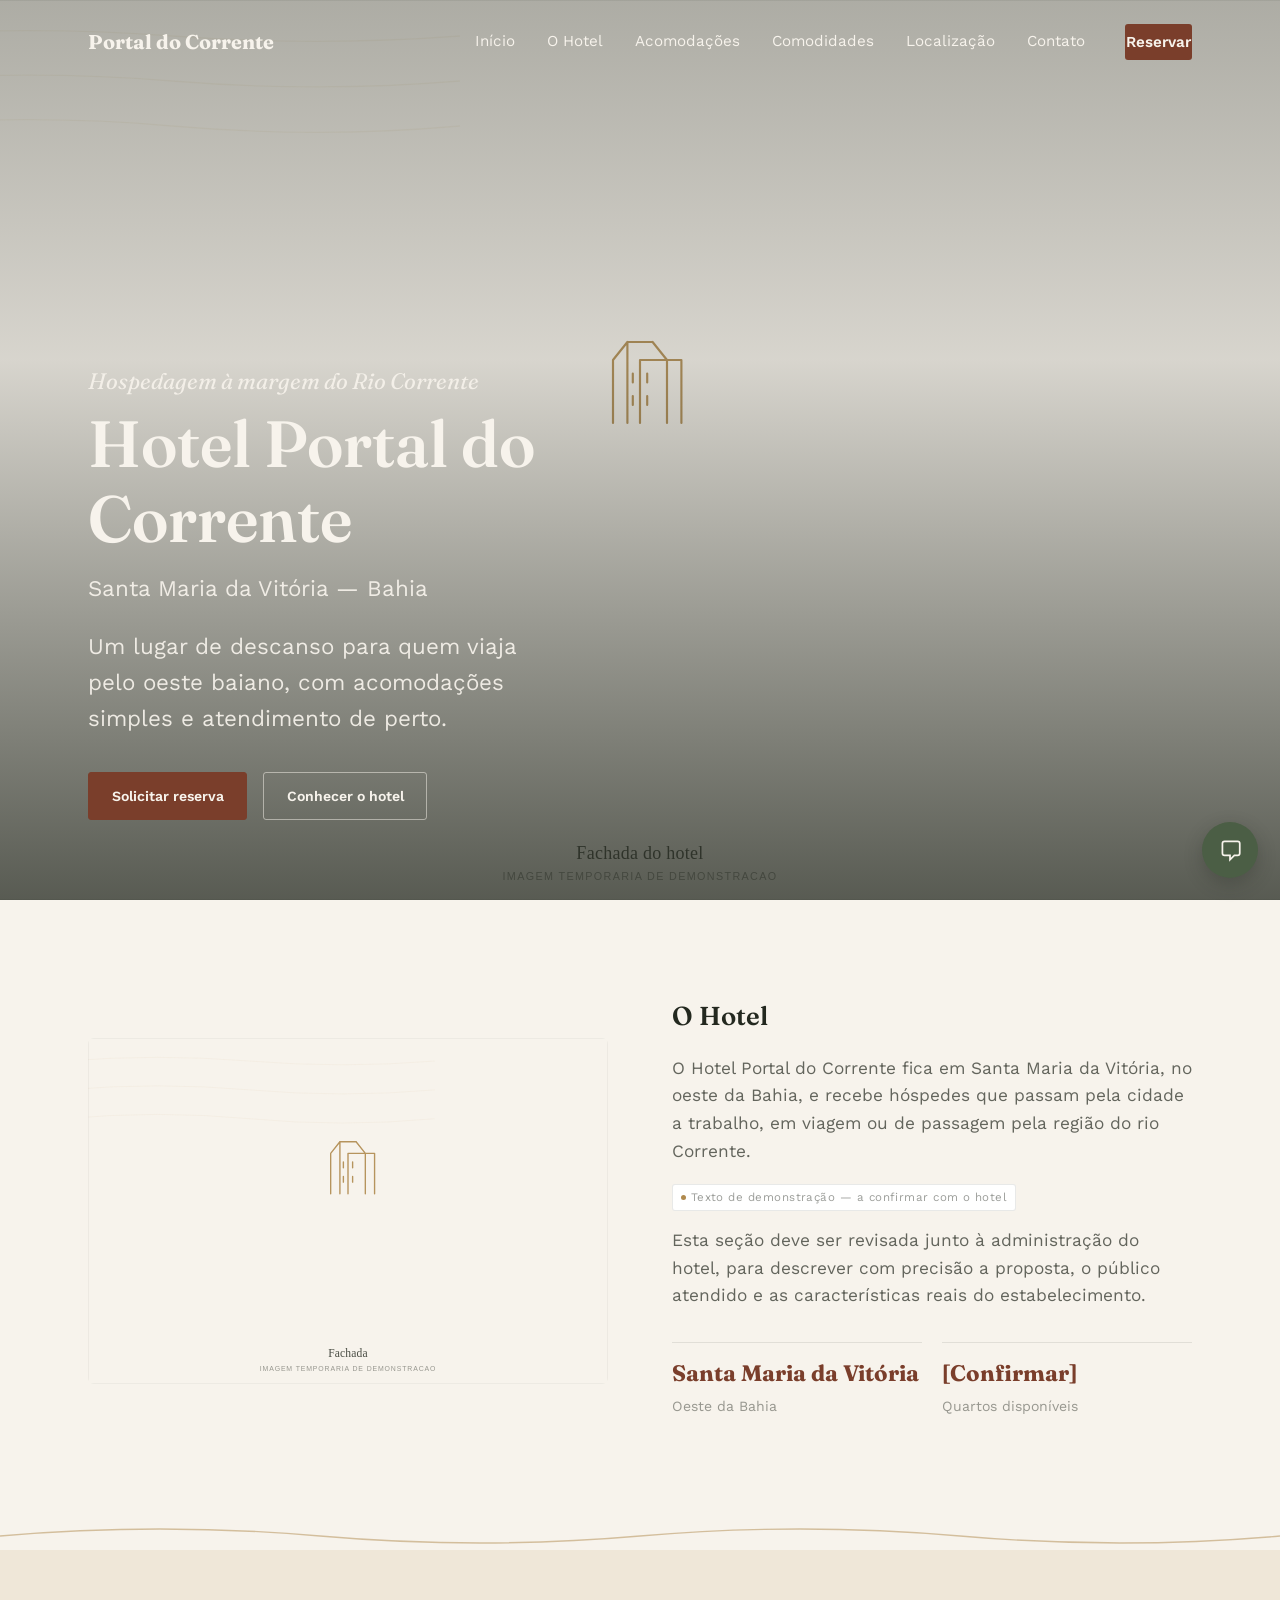
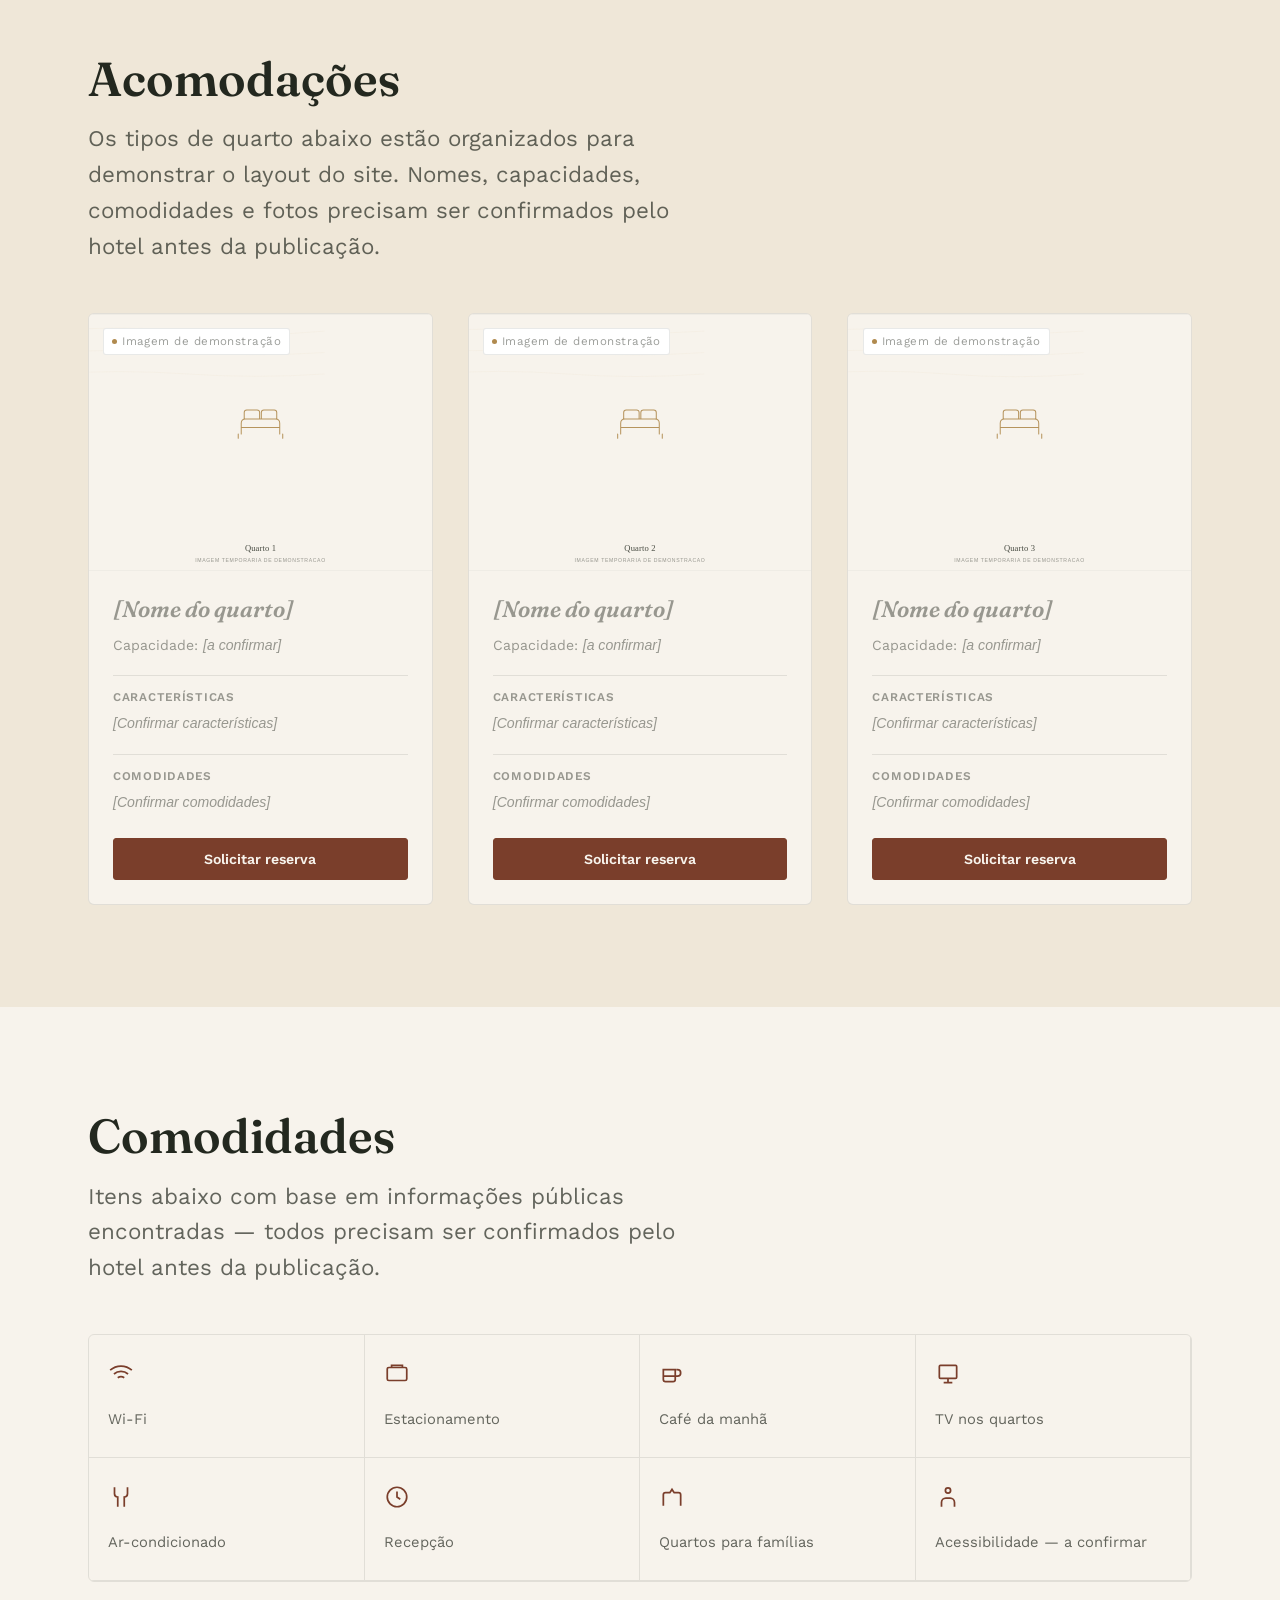
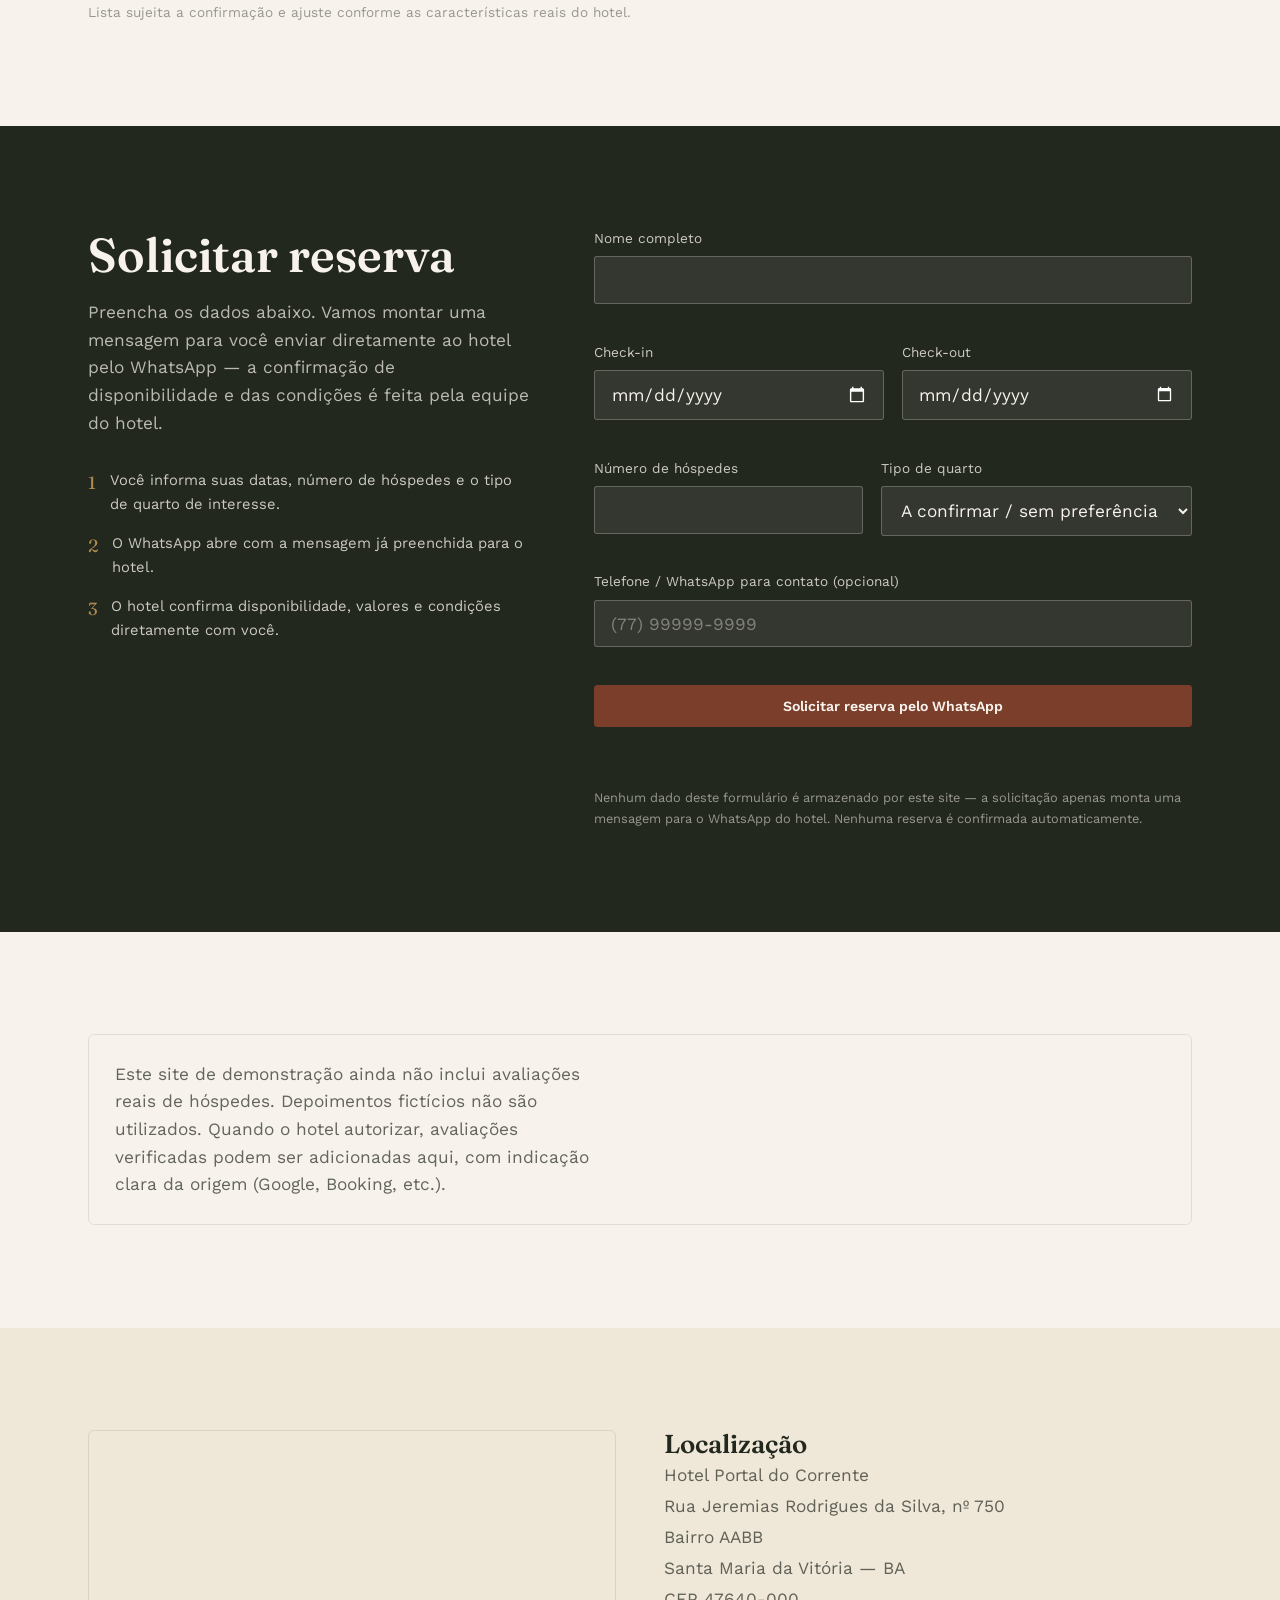
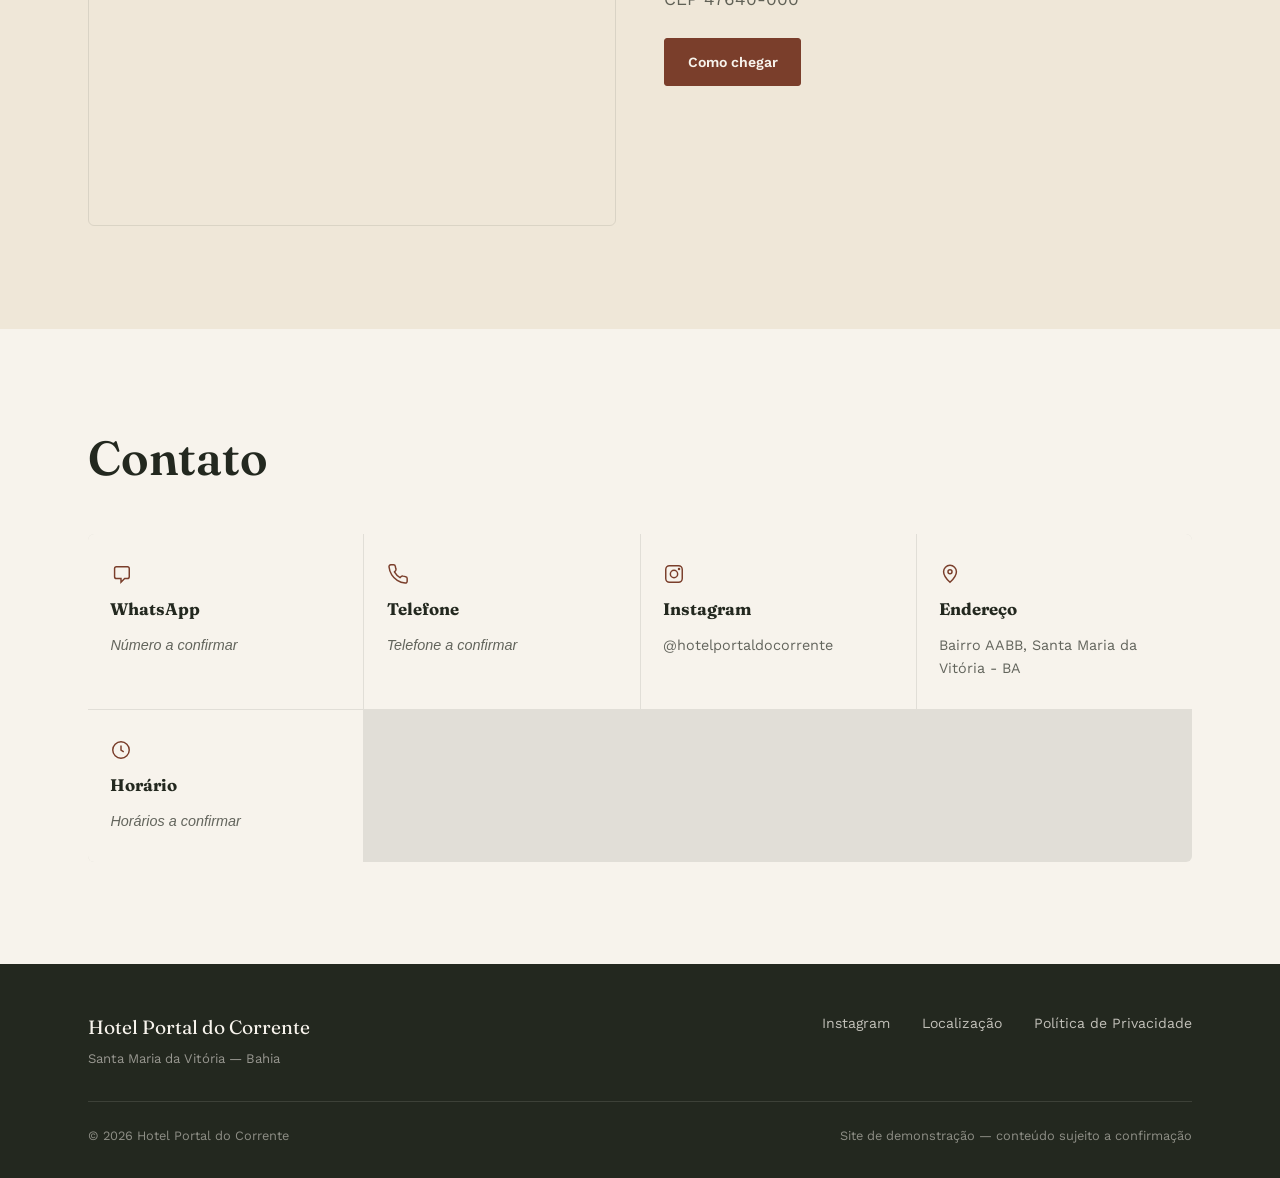
==== commit e1eecfe9: "Atualiza site do Portal do Corrente" ====
--- a/index.html
+++ b/index.html
@@ -42,7 +42,7 @@
     },
     "url": "https://www.hotelportaldocorrente.com.br/",
     "sameAs": [
-      "https://instagram.com/hotelportaldocorrente"
+      "https://www.instagram.com/hotelportaldocorrente/"
     ]
   }
   </script>
@@ -60,7 +60,6 @@
         <a href="#o-hotel">O Hotel</a>
         <a href="#acomodacoes">Acomodações</a>
         <a href="#comodidades">Comodidades</a>
-        <a href="#galeria">Galeria</a>
         <a href="#localizacao">Localização</a>
         <a href="#contato">Contato</a>
         <a href="#reserva" class="btn btn--primary navbar__cta">Reservar</a>
@@ -77,7 +76,6 @@
     <a href="#o-hotel">O Hotel</a>
     <a href="#acomodacoes">Acomodações</a>
     <a href="#comodidades">Comodidades</a>
-    <a href="#galeria">Galeria</a>
     <a href="#localizacao">Localização</a>
     <a href="#contato">Contato</a>
     <a href="#reserva" class="btn btn--ghost-light">Reservar</a>
@@ -142,74 +140,12 @@
           <p>Os tipos de quarto abaixo estão organizados para demonstrar o layout do site. Nomes, capacidades, comodidades e fotos precisam ser confirmados pelo hotel antes da publicação.</p>
         </div>
 
-        <div class="rooms-list">
-          <!-- Quarto 1 -->
-          <article class="room" data-reveal>
-            <div class="room__media">
-              <img src="assets/images/quarto-01.svg" alt="Quarto tipo 1 — imagem temporária de demonstração" loading="lazy" width="900" height="600" />
-              <span class="demo-tag">Demonstração</span>
-            </div>
-            <div class="room__body">
-              <div class="room__head">
-                <h3 class="room__name">[Nome do quarto 1]</h3>
-                <span class="room__capacity">[Confirmar capacidade]</span>
-              </div>
-              <p class="room__description">[Descrição do quarto — a confirmar com o hotel: tamanho, tipo de cama, vista, características do ambiente.]</p>
-              <ul class="room__amenities">
-                <li>[Confirmar comodidade]</li>
-                <li>[Confirmar comodidade]</li>
-                <li>[Confirmar comodidade]</li>
-              </ul>
-              <div class="room__actions">
-                <a href="#reserva" class="btn btn--primary" data-request-room="[Nome do quarto 1]">Solicitar reserva</a>
-              </div>
-            </div>
-          </article>
-
-          <!-- Quarto 2 -->
-          <article class="room" data-reveal>
-            <div class="room__media">
-              <img src="assets/images/quarto-02.svg" alt="Quarto tipo 2 — imagem temporária de demonstração" loading="lazy" width="900" height="600" />
-              <span class="demo-tag">Demonstração</span>
-            </div>
-            <div class="room__body">
-              <div class="room__head">
-                <h3 class="room__name">[Nome do quarto 2]</h3>
-                <span class="room__capacity">[Confirmar capacidade]</span>
-              </div>
-              <p class="room__description">[Descrição do quarto — a confirmar com o hotel.]</p>
-              <ul class="room__amenities">
-                <li>[Confirmar comodidade]</li>
-                <li>[Confirmar comodidade]</li>
-              </ul>
-              <div class="room__actions">
-                <a href="#reserva" class="btn btn--primary" data-request-room="[Nome do quarto 2]">Solicitar reserva</a>
-              </div>
-            </div>
-          </article>
-
-          <!-- Quarto 3 -->
-          <article class="room" data-reveal>
-            <div class="room__media">
-              <img src="assets/images/quarto-03.svg" alt="Quarto tipo 3 — imagem temporária de demonstração" loading="lazy" width="900" height="600" />
-              <span class="demo-tag">Demonstração</span>
-            </div>
-            <div class="room__body">
-              <div class="room__head">
-                <h3 class="room__name">[Nome do quarto 3]</h3>
-                <span class="room__capacity">[Confirmar capacidade]</span>
-              </div>
-              <p class="room__description">[Descrição do quarto — a confirmar com o hotel.]</p>
-              <ul class="room__amenities">
-                <li>[Confirmar comodidade]</li>
-                <li>[Confirmar comodidade]</li>
-              </ul>
-              <div class="room__actions">
-                <a href="#reserva" class="btn btn--primary" data-request-room="[Nome do quarto 3]">Solicitar reserva</a>
-              </div>
-            </div>
-          </article>
-        </div>
+        <!-- Os cards abaixo são montados automaticamente a partir de
+             config/rooms.js — edite os dados lá, não aqui. -->
+        <div class="rooms-grid" id="rooms-grid"></div>
+        <noscript>
+          <p class="amenities-note">Para ver os detalhes de cada quarto e solicitar reserva, ative o JavaScript no navegador, ou entre em contato diretamente pelo Instagram ou telefone na seção de Contato.</p>
+        </noscript>
       </div>
     </section>
 
@@ -258,65 +194,6 @@
         <p class="amenities-note">Lista sujeita a confirmação e ajuste conforme as características reais do hotel.</p>
       </div>
     </section>
-
-    <!-- ============================= GALERIA ============================= -->
-    <section class="section section--alt" id="galeria">
-      <div class="container">
-        <div class="section-head" data-reveal>
-          <h2>Galeria</h2>
-          <p>As imagens abaixo são de demonstração e serão substituídas pelas fotos oficiais do hotel.</p>
-        </div>
-
-        <div class="gallery-grid" data-reveal>
-          <figure class="gallery-item">
-            <button type="button" aria-label="Ampliar foto 1 da galeria">
-              <img src="assets/images/galeria-01.svg" alt="Foto de demonstração 1 da galeria" loading="lazy" width="600" height="600" />
-            </button>
-          </figure>
-          <figure class="gallery-item">
-            <button type="button" aria-label="Ampliar foto 2 da galeria">
-              <img src="assets/images/galeria-02.svg" alt="Foto de demonstração 2 da galeria" loading="lazy" width="600" height="600" />
-            </button>
-          </figure>
-          <figure class="gallery-item">
-            <button type="button" aria-label="Ampliar foto 3 da galeria">
-              <img src="assets/images/galeria-03.svg" alt="Foto de demonstração 3 da galeria" loading="lazy" width="600" height="600" />
-            </button>
-          </figure>
-          <figure class="gallery-item">
-            <button type="button" aria-label="Ampliar foto 4 da galeria">
-              <img src="assets/images/galeria-04.svg" alt="Foto de demonstração 4 da galeria" loading="lazy" width="600" height="600" />
-            </button>
-          </figure>
-          <figure class="gallery-item">
-            <button type="button" aria-label="Ampliar foto 5 da galeria">
-              <img src="assets/images/galeria-05.svg" alt="Foto de demonstração 5 da galeria" loading="lazy" width="600" height="600" />
-            </button>
-          </figure>
-          <figure class="gallery-item">
-            <button type="button" aria-label="Ampliar foto 6 da galeria">
-              <img src="assets/images/galeria-06.svg" alt="Foto de demonstração 6 da galeria" loading="lazy" width="600" height="600" />
-            </button>
-          </figure>
-        </div>
-      </div>
-    </section>
-
-    <!-- Lightbox -->
-    <div class="lightbox" role="dialog" aria-modal="true" aria-label="Visualização de foto ampliada">
-      <button class="lightbox__prev" aria-label="Foto anterior">
-        <svg viewBox="0 0 24 24" fill="none" stroke="currentColor" stroke-width="1.8" stroke-linecap="round" stroke-linejoin="round"><path d="M15 18l-6-6 6-6"/></svg>
-      </button>
-      <figure class="lightbox__figure">
-        <img src="" alt="" />
-      </figure>
-      <button class="lightbox__next" aria-label="Próxima foto">
-        <svg viewBox="0 0 24 24" fill="none" stroke="currentColor" stroke-width="1.8" stroke-linecap="round" stroke-linejoin="round"><path d="M9 18l6-6-6-6"/></svg>
-      </button>
-      <button class="lightbox__close" aria-label="Fechar visualização">
-        <svg viewBox="0 0 24 24" fill="none" stroke="currentColor" stroke-width="1.8" stroke-linecap="round" stroke-linejoin="round"><path d="M6 6l12 12M18 6L6 18"/></svg>
-      </button>
-    </div>
 
     <!-- ============================= RESERVA / WHATSAPP ============================= -->
     <section class="section reservation" id="reserva">
@@ -371,9 +248,9 @@
               <label for="roomType">Tipo de quarto</label>
               <select id="roomType" name="roomType">
                 <option value="">A confirmar / sem preferência</option>
-                <option value="[Nome do quarto 1]">[Nome do quarto 1]</option>
-                <option value="[Nome do quarto 2]">[Nome do quarto 2]</option>
-                <option value="[Nome do quarto 3]">[Nome do quarto 3]</option>
+                <!-- Opções preenchidas automaticamente por js/render.js
+                     a partir de config/rooms.js, só para quartos com
+                     nome já confirmado. -->
               </select>
             </div>
           </div>
@@ -405,6 +282,7 @@
       <div class="container location-grid" data-reveal>
         <div class="location__map">
           <iframe
+            id="map-embed"
             src="https://www.google.com/maps?q=Rua%20Jeremias%20Rodrigues%20da%20Silva%2C%20750%2C%20Bairro%20AABB%2C%20Santa%20Maria%20da%20Vit%C3%B3ria%20-%20BA%2C%2047640-000&output=embed"
             title="Mapa com a localização do Hotel Portal do Corrente"
             loading="lazy"
@@ -435,22 +313,27 @@
           <div class="contact-card">
             <svg viewBox="0 0 24 24" fill="none" stroke="currentColor" stroke-width="1.6"><path d="M21 15a2 2 0 0 1-2 2h-3l-4 4v-4H7a2 2 0 0 1-2-2V6a2 2 0 0 1 2-2h12a2 2 0 0 1 2 2z"/></svg>
             <strong>WhatsApp</strong>
-            <a id="contact-whatsapp-link" target="_blank" rel="noopener">Enviar mensagem</a>
+            <span data-contact="whatsapp"><span class="is-placeholder" data-placeholder>Número a confirmar</span></span>
           </div>
           <div class="contact-card">
             <svg viewBox="0 0 24 24" fill="none" stroke="currentColor" stroke-width="1.6"><path d="M22 16.9v3a2 2 0 0 1-2.2 2 19.8 19.8 0 0 1-8.6-3 19.5 19.5 0 0 1-6-6 19.8 19.8 0 0 1-3-8.6A2 2 0 0 1 4.1 2h3a2 2 0 0 1 2 1.7c.1.9.3 1.8.6 2.7a2 2 0 0 1-.4 2.1L8.1 9.7a16 16 0 0 0 6.2 6.2l1.2-1.2a2 2 0 0 1 2.1-.4c.9.3 1.8.5 2.7.6a2 2 0 0 1 1.7 2z"/></svg>
             <strong>Telefone</strong>
-            <span id="contact-phone-display">(77) 0000-0000</span>
+            <span data-contact="phone"><span class="is-placeholder" data-placeholder>Telefone a confirmar</span></span>
           </div>
           <div class="contact-card">
             <svg viewBox="0 0 24 24" fill="none" stroke="currentColor" stroke-width="1.6"><rect x="3" y="3" width="18" height="18" rx="4"/><circle cx="12" cy="12" r="4"/><circle cx="17.5" cy="6.5" r="0.6" fill="currentColor"/></svg>
             <strong>Instagram</strong>
-            <a id="contact-instagram-link" target="_blank" rel="noopener">@hotelportaldocorrente</a>
+            <span data-contact="instagram">@hotelportaldocorrente</span>
           </div>
           <div class="contact-card">
             <svg viewBox="0 0 24 24" fill="none" stroke="currentColor" stroke-width="1.6"><path d="M12 21s-7-6.3-7-11.5A7 7 0 0 1 19 9.5C19 14.7 12 21 12 21z"/><circle cx="12" cy="9.5" r="2.2"/></svg>
             <strong>Endereço</strong>
             <span>Bairro AABB, Santa Maria da Vitória - BA</span>
+          </div>
+          <div class="contact-card">
+            <svg viewBox="0 0 24 24" fill="none" stroke="currentColor" stroke-width="1.6"><circle cx="12" cy="12" r="9"/><path d="M12 7v5l3 2"/></svg>
+            <strong>Horário</strong>
+            <span data-contact="hours"><span class="is-placeholder" data-placeholder>Horários a confirmar</span></span>
           </div>
         </div>
       </div>
@@ -466,7 +349,7 @@
         </div>
         <nav class="footer__links" aria-label="Links do rodapé">
           <a id="footer-instagram-link" target="_blank" rel="noopener">Instagram</a>
-          <a id="footer-whatsapp-link" target="_blank" rel="noopener">WhatsApp</a>
+          <a id="footer-whatsapp-link" target="_blank" rel="noopener" hidden>WhatsApp</a>
           <a href="#localizacao">Localização</a>
           <a href="privacidade.html">Política de Privacidade</a>
         </nav>
@@ -478,36 +361,16 @@
     </div>
   </footer>
 
-  <a href="#" class="whatsapp-float" aria-label="Falar no WhatsApp">
+  <a href="#reserva" id="whatsapp-float" class="whatsapp-float" aria-label="Falar no WhatsApp">
     <svg viewBox="0 0 24 24" fill="none" stroke="currentColor" stroke-width="1.6"><path d="M21 15a2 2 0 0 1-2 2h-3l-4 4v-4H7a2 2 0 0 1-2-2V6a2 2 0 0 1 2-2h12a2 2 0 0 1 2 2z"/></svg>
   </a>
 
+  <p id="toast" class="toast" role="status" aria-live="polite"></p>
+
   <script src="config/hotel.js"></script>
+  <script src="config/rooms.js"></script>
   <script src="js/whatsapp.js"></script>
-  <script>
-    // Preenche links de contato a partir da configuração central
-    document.addEventListener("DOMContentLoaded", function () {
-      var cfg = window.HOTEL_CONFIG;
-      var mapsLink = document.getElementById("maps-link");
-      if (mapsLink) mapsLink.href = cfg.GOOGLE_MAPS_URL;
-
-      var waMessage = "Olá! Gostaria de mais informações sobre o Hotel Portal do Corrente.";
-      var waLink = buildWhatsAppLink(waMessage);
-
-      ["contact-whatsapp-link", "footer-whatsapp-link"].forEach(function (id) {
-        var el = document.getElementById(id);
-        if (el) el.href = waLink;
-      });
-
-      var igLink1 = document.getElementById("contact-instagram-link");
-      if (igLink1) igLink1.href = cfg.INSTAGRAM_URL;
-      var igLink2 = document.getElementById("footer-instagram-link");
-      if (igLink2) igLink2.href = cfg.INSTAGRAM_URL;
-
-      var phoneEl = document.getElementById("contact-phone-display");
-      if (phoneEl) phoneEl.textContent = cfg.PHONE_DISPLAY;
-    });
-  </script>
+  <script src="js/render.js"></script>
   <script src="js/main.js"></script>
 </body>
 </html>
--- a/css/styles.css
+++ b/css/styles.css
@@ -392,49 +392,79 @@
 .about__fact span { font-size: 0.88rem; color: var(--color-ink-45); }
 
 /* -------------------------------------------------------------- */
-/* Acomodações                                                     */
-/* -------------------------------------------------------------- */
-.rooms-list {
+/* Acomodações — cards gerados por js/render.js a partir de          */
+/* config/rooms.js                                                   */
+/* -------------------------------------------------------------- */
+.rooms-grid {
+  display: grid;
+  grid-template-columns: repeat(auto-fit, minmax(280px, 1fr));
+  gap: clamp(1.5rem, 3vw, 2.2rem);
+}
+.room-card {
   display: flex;
   flex-direction: column;
-  gap: clamp(2.5rem, 5vw, 4rem);
-}
-.room {
-  display: grid;
-  gap: clamp(1.5rem, 4vw, 3rem);
-  align-items: center;
-}
-@media (min-width: 860px) {
-  .room { grid-template-columns: 1.1fr 1fr; }
-  .room:nth-of-type(even) .room__media { order: 2; }
-}
-.room__media { position: relative; }
-.room__media img { border-radius: var(--radius-md); aspect-ratio: 4/3; object-fit: cover; }
-.room__media .demo-tag { position: absolute; top: 0.9rem; left: 0.9rem; }
-
-.room__head {
-  display: flex;
-  align-items: baseline;
-  justify-content: space-between;
-  gap: 1rem;
-  flex-wrap: wrap;
-}
-.room__name { font-size: var(--step-2); }
-.room__capacity { font-size: 0.9rem; color: var(--color-ink-45); white-space: nowrap; }
-.room__description { color: var(--color-ink-70); margin-top: 0.9rem; }
-.room__amenities {
-  display: flex;
-  flex-wrap: wrap;
-  gap: 0.5rem 1.1rem;
-  margin-top: 1.2rem;
-  padding-top: 1rem;
-  border-top: 1px solid var(--color-ink-10);
-}
-.room__amenities li {
-  font-size: 0.86rem;
+  background: var(--color-cream);
+  border: 1px solid var(--color-ink-10);
+  border-radius: var(--radius-md);
+  overflow: hidden;
+  transition: border-color 0.25s var(--ease), box-shadow 0.25s var(--ease), transform 0.25s var(--ease);
+}
+.room-card:hover {
+  border-color: var(--color-ink-10);
+  box-shadow: 0 14px 30px rgba(35, 40, 31, 0.08);
+  transform: translateY(-3px);
+}
+.room-card__media { position: relative; }
+.room-card__media img {
+  width: 100%;
+  aspect-ratio: 4/3;
+  object-fit: cover;
+}
+.room-card__media .demo-tag { position: absolute; top: 0.9rem; left: 0.9rem; }
+
+.room-card__body {
+  display: flex;
+  flex-direction: column;
+  flex: 1;
+  padding: 1.5rem;
+  gap: 0.2rem;
+}
+.room-card__name { font-size: var(--step-1); line-height: 1.25; }
+.room-card__capacity {
+  margin-top: 0.5rem;
+  font-size: 0.88rem;
   color: var(--color-ink-70);
 }
-.room__actions { margin-top: 1.5rem; }
+.room-card__label { color: var(--color-ink-45); }
+
+.room-card__group { margin-top: 1rem; padding-top: 0.9rem; border-top: 1px solid var(--color-ink-10); }
+.room-card__group-title {
+  font-family: var(--font-body);
+  font-size: 0.74rem;
+  letter-spacing: 0.06em;
+  text-transform: uppercase;
+  color: var(--color-ink-45);
+  font-weight: 600;
+  margin: 0 0 0.5rem;
+}
+.room-card__list { display: flex; flex-direction: column; gap: 0.35rem; }
+.room-card__list li { font-size: 0.88rem; color: var(--color-ink-70); }
+
+.room-card__price {
+  margin-top: 1rem;
+  font-family: var(--font-display);
+  font-size: var(--step-1);
+  color: var(--color-brick);
+}
+.room-card__price-note { font-family: var(--font-body); font-size: 0.8rem; color: var(--color-ink-45); }
+
+.room-card__actions { margin-top: auto; padding-top: 1.3rem; }
+
+/* Texto de campo ainda não confirmado — usado nos cards e no contato */
+.is-placeholder {
+  color: var(--color-ink-45);
+  font-style: italic;
+}
 
 /* -------------------------------------------------------------- */
 /* Comodidades                                                     */
@@ -464,76 +494,6 @@
 }
 
 /* -------------------------------------------------------------- */
-/* Galeria                                                          */
-/* -------------------------------------------------------------- */
-.gallery-grid {
-  display: grid;
-  grid-template-columns: repeat(2, 1fr);
-  gap: 0.6rem;
-}
-@media (min-width: 700px) {
-  .gallery-grid { grid-template-columns: repeat(3, 1fr); }
-}
-.gallery-item {
-  position: relative;
-  overflow: hidden;
-  border-radius: var(--radius-sm);
-  aspect-ratio: 1/1;
-}
-.gallery-item img {
-  width: 100%;
-  height: 100%;
-  object-fit: cover;
-  transition: transform 0.4s var(--ease);
-}
-.gallery-item:hover img { transform: scale(1.04); }
-.gallery-item button {
-  position: absolute;
-  inset: 0;
-  width: 100%;
-  height: 100%;
-}
-
-/* Lightbox */
-.lightbox {
-  position: fixed;
-  inset: 0;
-  background: rgba(20, 22, 17, 0.94);
-  z-index: 200;
-  display: flex;
-  align-items: center;
-  justify-content: center;
-  opacity: 0;
-  visibility: hidden;
-  transition: opacity 0.25s var(--ease), visibility 0.25s;
-}
-.lightbox.is-open { opacity: 1; visibility: visible; }
-.lightbox__figure {
-  max-width: min(90vw, 1000px);
-  max-height: 84vh;
-}
-.lightbox__figure img { max-height: 84vh; width: auto; margin-inline: auto; border-radius: var(--radius-sm); }
-.lightbox__close,
-.lightbox__prev,
-.lightbox__next {
-  position: absolute;
-  color: var(--color-cream);
-  width: 44px;
-  height: 44px;
-  display: flex;
-  align-items: center;
-  justify-content: center;
-  border-radius: 50%;
-}
-.lightbox__close:hover,
-.lightbox__prev:hover,
-.lightbox__next:hover { background: rgba(247, 243, 236, 0.12); }
-.lightbox__close { top: 1.2rem; right: 1.2rem; }
-.lightbox__prev { left: 1rem; top: 50%; transform: translateY(-50%); }
-.lightbox__next { right: 1rem; top: 50%; transform: translateY(-50%); }
-.lightbox svg { width: 22px; height: 22px; }
-
-/* -------------------------------------------------------------- */
 /* Reserva (formulário)                                             */
 /* -------------------------------------------------------------- */
 .reservation {
@@ -665,6 +625,7 @@
 .contact-card strong { font-family: var(--font-display); font-size: 1.05rem; }
 .contact-card span, .contact-card a { color: var(--color-ink-70); font-size: 0.9rem; }
 .contact-card a:hover { color: var(--color-brick); }
+.contact-card__lines { display: flex; flex-direction: column; gap: 0.2rem; }
 
 /* -------------------------------------------------------------- */
 /* Footer                                                           */
@@ -700,12 +661,16 @@
 /* -------------------------------------------------------------- */
 /* Reveal-on-scroll (moderado — apenas leve fade+subida)            */
 /* -------------------------------------------------------------- */
-[data-reveal] {
+/* O fade-in só é ativado depois que js/main.js confirma que rodou
+   (classe "js-ready" no <html>). Assim, se o JavaScript falhar ou
+   demorar a carregar, o conteúdo aparece normalmente em vez de
+   ficar invisível. */
+html.js-ready [data-reveal] {
   opacity: 0;
   transform: translateY(14px);
   transition: opacity 0.6s var(--ease), transform 0.6s var(--ease);
 }
-[data-reveal].is-visible {
+html.js-ready [data-reveal].is-visible {
   opacity: 1;
   transform: translateY(0);
 }
@@ -733,6 +698,31 @@
 .whatsapp-float:hover { transform: translateY(-2px); }
 .whatsapp-float svg { width: 26px; height: 26px; }
 
+/* Aviso curto (ex.: WhatsApp ainda não configurado) */
+.toast {
+  position: fixed;
+  left: 50%;
+  bottom: 5.6rem; /* acima do botão flutuante de WhatsApp, para não sobrepor */
+  transform: translate(-50%, 12px);
+  max-width: min(92vw, 420px);
+  margin: 0;
+  background: var(--color-ink);
+  color: var(--color-cream);
+  font-size: 0.88rem;
+  padding: 0.85em 1.2em;
+  border-radius: var(--radius-sm);
+  box-shadow: 0 10px 24px rgba(35, 40, 31, 0.25);
+  opacity: 0;
+  visibility: hidden;
+  z-index: 95;
+  transition: opacity 0.25s var(--ease), transform 0.25s var(--ease), visibility 0.25s;
+}
+.toast.is-visible {
+  opacity: 1;
+  visibility: visible;
+  transform: translate(-50%, 0);
+}
+
 .visually-hidden {
   position: absolute;
   width: 1px; height: 1px;
